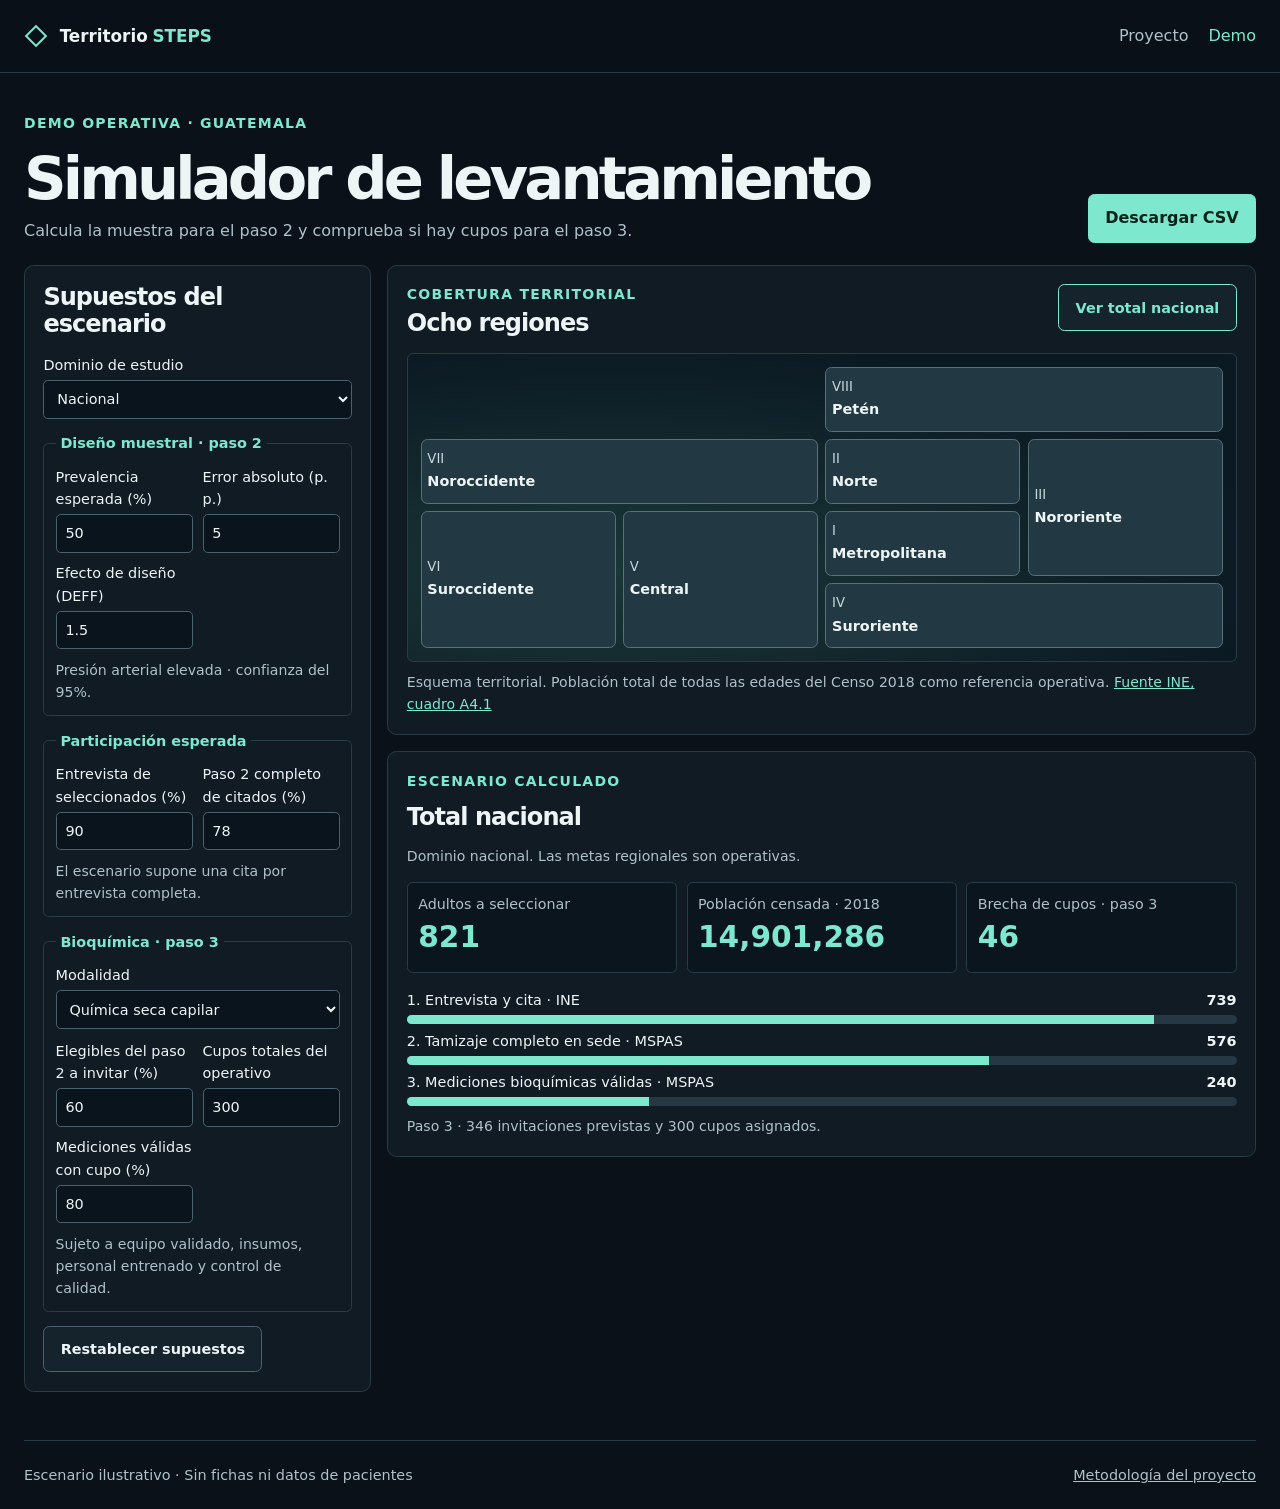
==== demo.html @ db604db6 "Implementar prototipo territorial STEPS para el Datatón" ====
<!doctype html>
<html lang="es-GT">
<head>
  <meta charset="utf-8">
  <meta name="viewport" content="width=device-width, initial-scale=1">
  <title>Territorio STEPS · Simulador</title>
  <link rel="stylesheet" href="./assets/site.css">
  <script src="./assets/territory.js" defer></script>
  <script src="./assets/planner.js" defer></script>
  <script src="./assets/demo.js" defer></script>
</head>
<body>
  <header class="site-header"><nav class="nav wrap" aria-label="Navegación principal">
    <a class="brand" href="./index.html"><span class="brand-mark" aria-hidden="true"></span>Territorio <strong>STEPS</strong></a>
    <div class="nav-links"><a href="./index.html">Proyecto</a><a href="./demo.html" aria-current="page">Demo</a></div>
  </nav></header>
  <main class="wrap demo">
    <header class="demo-header">
      <div><p class="eyebrow">Demo operativa · Guatemala</p><h1>Simulador de levantamiento</h1><p>Calcula la muestra para el paso 2 y comprueba si hay cupos para el paso 3.</p></div>
      <button class="button" type="button" id="export">Descargar CSV</button>
    </header>
    <noscript>Activa JavaScript para usar el simulador.</noscript>
    <div class="dashboard">
      <section class="panel settings" aria-labelledby="config-title">
        <h2 id="config-title">Supuestos del escenario</h2>
        <form id="settings">
          <label>Dominio de estudio<select name="domain"><option value="national">Nacional</option><option value="regional">Ocho dominios regionales</option></select></label>
          <fieldset><legend>Diseño muestral · paso 2</legend>
            <div class="form-grid">
              <label>Prevalencia esperada (%)<input name="prevalence" type="number" value="50" min="1" max="99" required></label>
              <label>Error absoluto (p. p.)<input name="margin" type="number" value="5" min="1" max="25" step="0.1" required></label>
              <label>Efecto de diseño (DEFF)<input name="deff" type="number" value="1.5" min="1" max="10" step="0.1" required></label>
            </div>
            <p class="note">Presión arterial elevada · confianza del 95%.</p>
          </fieldset>
          <fieldset><legend>Participación esperada</legend>
            <div class="form-grid">
              <label>Entrevista de seleccionados (%)<input name="interview" type="number" value="90" min="1" max="100" required></label>
              <label>Paso 2 completo de citados (%)<input name="attendance" type="number" value="78" min="1" max="100" required></label>
            </div>
            <p class="note">El escenario supone una cita por entrevista completa.</p>
          </fieldset>
          <fieldset><legend>Bioquímica · paso 3</legend>
            <label>Modalidad<select name="mode"><option value="portable">Química seca capilar</option><option value="lab">Laboratorio de referencia</option><option value="off">Paso 3 deshabilitado</option></select></label>
            <div id="bio-fields" class="form-grid">
              <label>Elegibles del paso 2 a invitar (%)<input name="invite" type="number" value="60" min="0" max="100" required></label>
              <label>Cupos totales del operativo<input name="capacity" type="number" value="300" min="0" max="10000000" required></label>
              <label>Mediciones válidas con cupo (%)<input name="valid" type="number" value="80" min="0" max="100" required></label>
            </div>
            <p id="mode-note" class="note"></p>
          </fieldset>
          <p class="form-error" id="form-error" role="status" hidden>Completa los valores dentro de los rangos indicados para actualizar el escenario.</p>
          <button class="secondary" type="reset">Restablecer supuestos</button>
        </form>
      </section>
      <div class="workspace">
        <section class="panel territory" aria-labelledby="territory-title">
          <div class="panel-heading"><div><p class="eyebrow">Cobertura territorial</p><h2 id="territory-title">Ocho regiones</h2></div><button id="national" class="secondary" type="button" aria-pressed="true">Ver total nacional</button></div>
          <div id="region-grid" class="region-grid" aria-label="Seleccionar región"></div>
          <p class="note">Esquema territorial. Población total de todas las edades del Censo 2018 como referencia operativa. <a href="https://www.ine.gob.gt/sistema/uploads/2021/11/19/202111192139096rGNQ5SfAlepmPGfYTovW9MF6X2turyT.pdf">Fuente INE, cuadro A4.1</a></p>
        </section>
        <section class="panel results" aria-labelledby="result-title">
          <p class="eyebrow">Escenario calculado</p>
          <h2 id="result-title">Total nacional</h2>
          <p id="summary" class="note" role="status"></p>
          <div class="metrics">
            <div><span>Adultos a seleccionar</span><strong id="result-sample">—</strong></div>
            <div><span>Población censada · 2018</span><strong id="result-population">—</strong></div>
            <div><span>Brecha de cupos · paso 3</span><strong id="result-gap">—</strong></div>
          </div>
          <ol class="funnel">
            <li><div><span>1. Entrevista y cita · INE</span><strong id="result-step1">—</strong></div><progress id="bar1" max="100" value="0" aria-label="Entrevistas previstas"></progress></li>
            <li><div><span>2. Tamizaje completo en sede · MSPAS</span><strong id="result-step2">—</strong></div><progress id="bar2" max="100" value="0" aria-label="Tamizajes previstos"></progress></li>
            <li><div><span>3. Mediciones bioquímicas válidas · MSPAS</span><strong id="result-step3">—</strong></div><progress id="bar3" max="100" value="0" aria-label="Mediciones bioquímicas válidas previstas"></progress></li>
          </ol>
          <p id="bio-detail" class="note"></p>
        </section>
      </div>
    </div>
  </main>
  <footer class="footer wrap"><span>Escenario ilustrativo · Sin fichas ni datos de pacientes</span><a href="./index.html">Metodología del proyecto</a></footer>
</body>
</html>
---- assets/site.css ----
:root {
  color-scheme: dark;
  --bg: #0a1118;
  --panel: #101b24;
  --text: #eef5f7;
  --muted: #b0c1ca;
  --accent: #7de8ce;
  --line: #293c46;
  --max: 1240px;
  font: 16px/1.55 "Inter", system-ui, sans-serif;
}
* { box-sizing: border-box; }
[hidden] { display: none !important; }
body { margin: 0; color: var(--text); background: var(--bg); }
a { color: inherit; }
button, input, select { font: inherit; }
button { cursor: pointer; }
button:disabled { opacity: .5; cursor: default; }
:focus-visible { outline: 2px solid var(--accent); outline-offset: 4px; }
.wrap { width: min(var(--max), calc(100% - 3rem)); margin-inline: auto; }
.site-header {
  position: sticky; top: 0; z-index: 2; border-bottom: 1px solid var(--line);
  background: rgb(10 17 24 / .89); backdrop-filter: blur(16px);
}
.nav { min-height: 4.5rem; display: flex; align-items: center; justify-content: space-between; gap: 1rem; }
.brand { display: inline-flex; align-items: center; gap: .3rem; font-size: 1.05rem; font-weight: 600; text-decoration: none; }
.brand strong { color: var(--accent); }
.brand-mark { width: 1rem; height: 1rem; border: 2px solid var(--accent); transform: rotate(45deg); margin-inline: .28rem .65rem; }
.nav-links, .footer div { display: flex; gap: 1.25rem; flex-wrap: wrap; }
.nav-links a { color: var(--muted); text-decoration: none; }
.nav-links a:hover, .nav-links [aria-current], .text-link, .note a { color: var(--accent); }
.hero { display: grid; grid-template-columns: 1fr .92fr; min-height: 34rem; align-items: center; gap: 1.5rem; padding-block: 4rem; }
.hero-copy { z-index: 1; }
.eyebrow { color: var(--accent); text-transform: uppercase; font-size: .875rem; letter-spacing: .09em; font-weight: 700; margin: 0 0 .7rem; }
h1, h2, h3, p { margin-top: 0; }
h1, h2, h3 { line-height: 1.12; }
h1 { font-size: clamp(2.45rem, 6.4vw, 5.65rem); letter-spacing: -.065em; margin-bottom: 1.15rem; }
h1 em { font-style: normal; color: var(--accent); }
h2 { font-size: clamp(1.45rem, 3vw, 2.45rem); letter-spacing: -.04em; margin-bottom: 1rem; }
h3 { font-size: 1.35rem; margin-bottom: .65rem; }
p { color: var(--muted); }
.hero-copy > p:not(.eyebrow) { font-size: 1.17rem; max-width: 40rem; margin-bottom: 1.5rem; }
.button, .secondary {
  display: inline-flex; justify-content: center; align-items: center; font-weight: 700;
  padding: .7rem 1.02rem; min-height: 2.75rem; border-radius: .4rem; text-decoration: none;
}
.button { background: var(--accent); border: 1px solid var(--accent); color: #06231a; }
.button:hover:not(:disabled) { background: #a5f6e3; }
.secondary { border: 1px solid #4b626d; color: var(--text); background: #15232d; font-size: .9rem; }
.secondary:hover, .secondary[aria-pressed="true"] { border-color: var(--accent); color: var(--accent); }
.hero-visual {
  min-height: 27rem; position: relative; overflow: hidden; border-radius: .7rem; border: 1px solid var(--line);
  background: radial-gradient(ellipse at 59% 42%, #204842 0%, #142934 50%, #101a24 79%);
  isolation: isolate;
}
.hero-visual::before {
  position: absolute; inset: 0; content: ""; opacity: .58;
  background-image: linear-gradient(#77d9c42a 1px, transparent 1px), linear-gradient(90deg, #77d9c42a 1px, transparent 1px);
  background-size: 2.25rem 2.25rem;
  mask-image: radial-gradient(ellipse, black, transparent 82%);
}
.orbit { position: absolute; border: 1px solid #7de8ce65; width: 84%; height: 58%; left: 8%; top: 17%; border-radius: 50%; transform: rotate(-27deg); }
.orbit-2 { transform: rotate(20deg); }
.orbit-3 { transform: rotate(-27deg) scale(.76); border-style: dashed; }
.hero-route { position: absolute; inset: auto 6% 9%; display: grid; grid-template-columns: repeat(3, 1fr); gap: .4rem; }
.hero-route > div { display: grid; align-content: start; gap: .2rem; padding: .75rem; border-top: 2px solid #7de8cea0; background: #10212be8; }
.hero-route span { color: var(--accent); font: 700 1.2rem system-ui, sans-serif; }
.hero-route small { color: var(--muted); }
.section { border-top: 1px solid var(--line); padding-block: 3.15rem; }
.steps, .split { display: grid; gap: 1.25rem; }
.steps { grid-template-columns: repeat(3, 1fr); }
.split { grid-template-columns: repeat(2, 1fr); gap: clamp(1.5rem, 5vw, 4rem); }
.steps article { padding: 1.35rem; border: 1px solid var(--line); border-radius: .55rem; background: var(--panel); }
.steps article p:last-child, .split article p:last-child { margin-bottom: 0; }
.footer { padding-block: 1.45rem; border-top: 1px solid var(--line); display: flex; flex-wrap: wrap; justify-content: space-between; gap: .75rem; color: var(--muted); font-size: .9rem; }
.demo { padding-block: 2.5rem 3rem; }
.demo-header { display: flex; align-items: flex-end; justify-content: space-between; gap: 1rem; margin-bottom: 1.35rem; }
.demo-header h1 { font-size: clamp(2.1rem, 5vw, 3.7rem); margin-bottom: .4rem; }
.demo-header p:last-child { margin-bottom: 0; }
.dashboard { display: grid; grid-template-columns: minmax(17rem, .72fr) minmax(0, 1.8fr); align-items: start; gap: 1rem; }
.workspace { display: grid; gap: 1rem; }
.panel { border: 1px solid var(--line); border-radius: .6rem; background: var(--panel); padding: 1.15rem; }
.panel h2 { font-size: 1.5rem; }
.panel-heading { display: flex; justify-content: space-between; align-items: flex-start; gap: .8rem; }
.panel-heading .eyebrow { margin-bottom: .25rem; }
form { display: grid; gap: .85rem; }
form > .secondary { justify-self: start; }
fieldset { min-inline-size: 0; display: grid; gap: .7rem; margin: 0; padding: .7rem; border: 1px solid var(--line); border-radius: .35rem; }
legend { color: var(--accent); padding-inline: .3rem; font-weight: 650; font-size: .9rem; }
label { display: grid; gap: .24rem; font-size: .9rem; }
input, select { width: 100%; min-width: 0; min-height: 2.4rem; border: 1px solid #4b626d; border-radius: .3rem; background: #0a141c; color: var(--text); padding: .4rem .55rem; }
.form-grid { display: grid; grid-template-columns: repeat(auto-fit, minmax(min(7rem, 100%), 1fr)); gap: .6rem; align-items: end; }
.note { font-size: .88rem; margin-bottom: 0; }
.form-error { color: #ffb9ab; margin-bottom: 0; }
.region-grid {
  display: grid; grid-template-columns: repeat(4, minmax(0, 1fr)); gap: .45rem; padding: .8rem;
  grid-template-areas: ". . peten peten" "noroccidente noroccidente norte nororiente"
    "suroccidente central metropolitana nororiente" "suroccidente central suroriente suroriente";
  border-radius: .38rem; border: 1px solid var(--line); margin-bottom: .65rem;
  background: radial-gradient(ellipse at 25% 70%, #1a3737, #0b1923 75%);
}
.region-grid button {
  padding: .55rem .36rem; min-height: 3.4rem; color: var(--text); text-align: left; overflow-wrap: anywhere;
  background: #223943; border: 1px solid #587076; border-radius: .4rem;
}
.region-grid button span { display: block; color: #c6d9dd; font-size: .83rem; }
.region-grid button strong { font-size: .9rem; }
.region-grid button:hover, .region-grid [aria-pressed="true"] { background: #254f49; border-color: var(--accent); }
.metrics { display: grid; grid-template-columns: repeat(3, 1fr); gap: .6rem; margin-top: .85rem; }
.metrics div { display: grid; align-content: start; padding: .65rem; background: #0b151e; border-radius: .35rem; border: 1px solid var(--line); }
.metrics span { color: var(--muted); font-size: .89rem; }
.metrics strong { color: var(--accent); font-size: clamp(1.06rem, 3vw, 1.85rem); overflow-wrap: anywhere; font-variant-numeric: tabular-nums; }
.funnel { padding-left: 0; list-style: none; margin: 1rem 0 .65rem; }
.funnel li { margin-bottom: .38rem; }
.funnel li div { display: flex; justify-content: space-between; align-items: end; gap: .75rem; font-size: .9rem; }
progress { display: block; appearance: none; -webkit-appearance: none; width: 100%; height: .55rem; margin-top: .24rem; border: 0; border-radius: .5rem; overflow: hidden; background: #263843; color: var(--accent); }
progress::-webkit-progress-bar { background: #263843; }
progress::-webkit-progress-value { background: var(--accent); }
progress::-moz-progress-bar { background: var(--accent); }
@media (max-width: 820px) {
  .hero, .dashboard { grid-template-columns: 1fr; }
  .hero { min-height: auto; }
  .hero-visual { min-height: 18rem; }
  .steps { grid-template-columns: 1fr; }
}
@media (max-width: 520px) {
  .wrap { width: calc(100% - 1.5rem); }
  .hero, .section { padding-block: 2.2rem; }
  .split { grid-template-columns: 1fr; }
  .demo-header { align-items: flex-start; flex-direction: column; }
  .panel-heading { flex-wrap: wrap; }
  .region-grid { padding: .45rem; grid-template-columns: repeat(2, minmax(0, 1fr)); grid-template-areas: "peten peten" "noroccidente norte" "suroccidente nororiente" "central metropolitana" "suroriente suroriente"; }
  .nav-links { gap: .7rem; }
  .hero-route > div { padding: .48rem; }
}
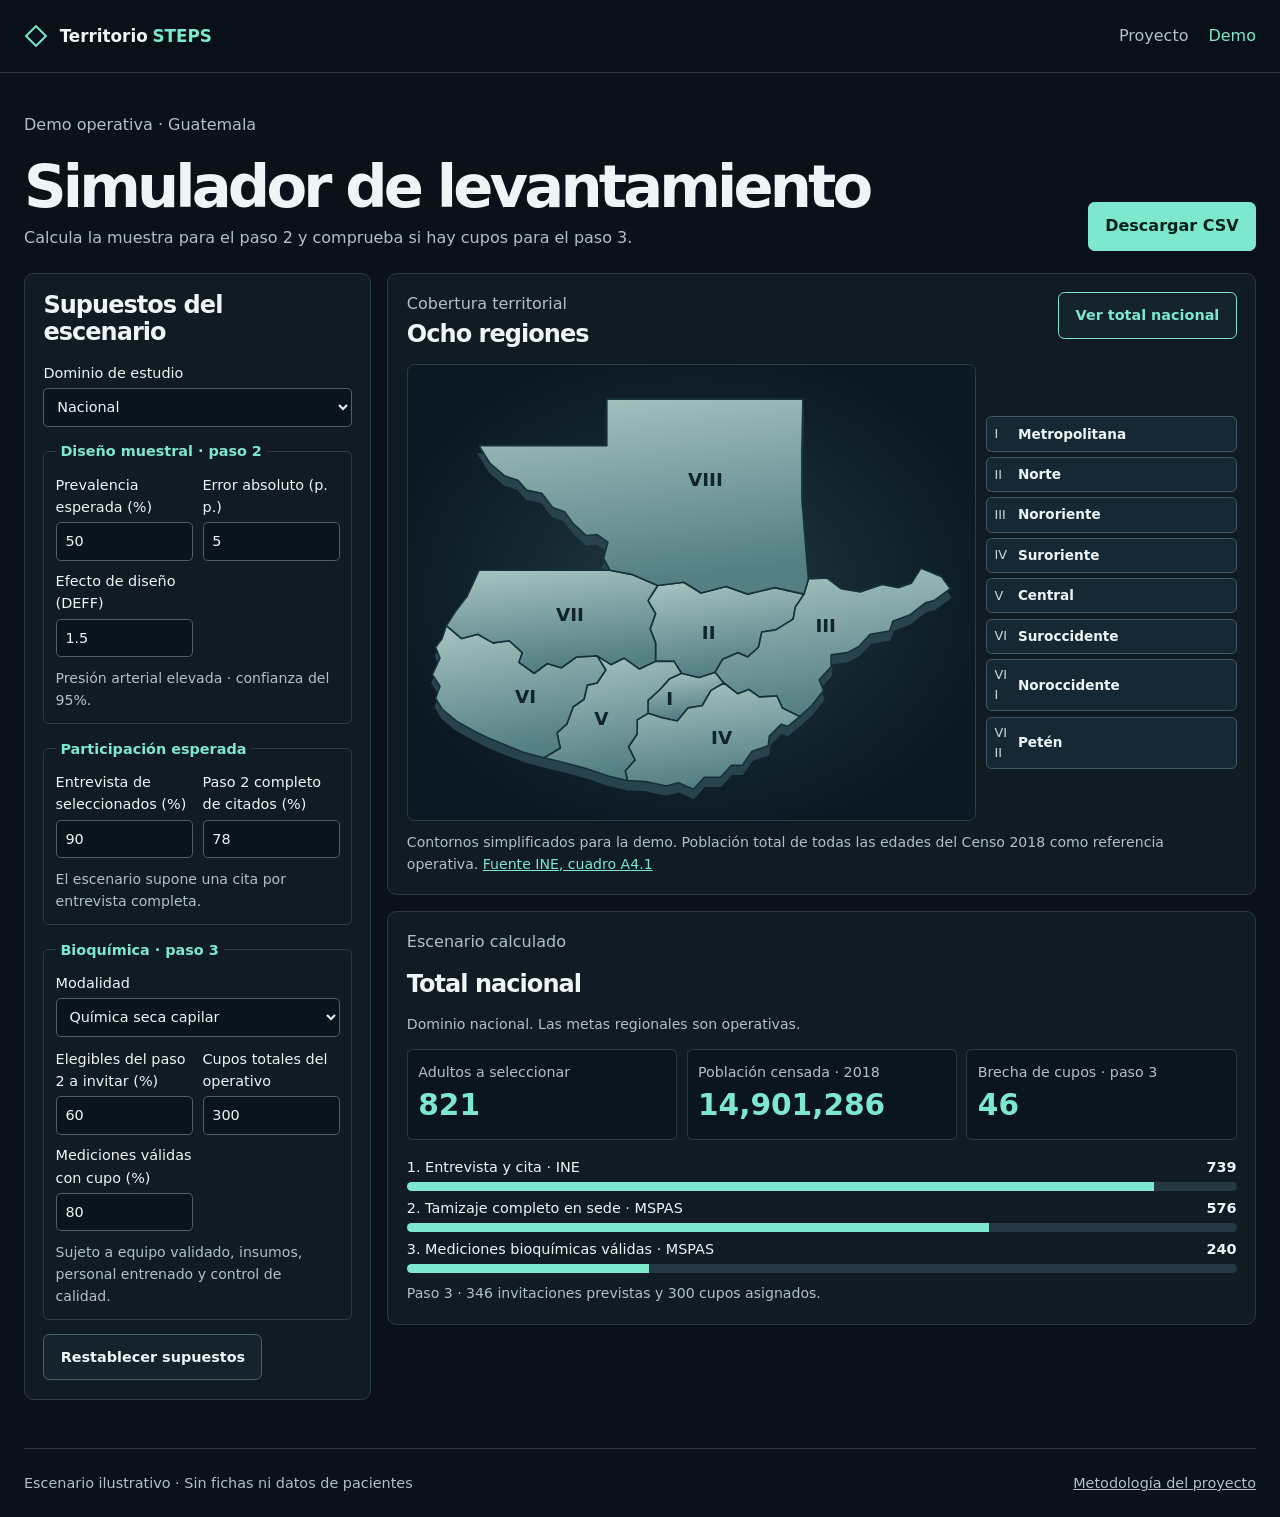
==== commit a6f2f9cc: "Actualizar portada animada y mapa regional interactivo" ====
--- a/demo.html
+++ b/demo.html
@@ -6,6 +6,7 @@
   <title>Territorio STEPS · Simulador</title>
   <link rel="stylesheet" href="./assets/site.css">
   <script src="./assets/territory.js" defer></script>
+  <script src="./assets/regional-map.js" defer></script>
   <script src="./assets/planner.js" defer></script>
   <script src="./assets/demo.js" defer></script>
 </head>
@@ -56,8 +57,17 @@
       <div class="workspace">
         <section class="panel territory" aria-labelledby="territory-title">
           <div class="panel-heading"><div><p class="eyebrow">Cobertura territorial</p><h2 id="territory-title">Ocho regiones</h2></div><button id="national" class="secondary" type="button" aria-pressed="true">Ver total nacional</button></div>
-          <div id="region-grid" class="region-grid" aria-label="Seleccionar región"></div>
-          <p class="note">Esquema territorial. Población total de todas las edades del Censo 2018 como referencia operativa. <a href="https://www.ine.gob.gt/sistema/uploads/2021/11/19/202111192139096rGNQ5SfAlepmPGfYTovW9MF6X2turyT.pdf">Fuente INE, cuadro A4.1</a></p>
+          <div class="map-layout">
+            <div class="map-surface">
+              <svg id="region-map" viewBox="0 0 510 407" role="group" aria-label="Mapa interactivo de las ocho regiones de Guatemala">
+                <defs><linearGradient id="region-fill" x2="0.2" y2="1"><stop stop-color="#a8c4c3"></stop><stop offset="1" stop-color="#547f83"></stop></linearGradient></defs>
+                <g id="map-depth" aria-hidden="true" transform="translate(0 8)"></g>
+                <g id="map-regions"></g>
+              </svg>
+            </div>
+            <div id="region-grid" class="region-grid" aria-label="Lista de regiones"></div>
+          </div>
+          <p class="note">Contornos simplificados para la demo. Población total de todas las edades del Censo 2018 como referencia operativa. <a href="https://www.ine.gob.gt/sistema/uploads/2021/11/19/202111192139096rGNQ5SfAlepmPGfYTovW9MF6X2turyT.pdf">Fuente INE, cuadro A4.1</a></p>
         </section>
         <section class="panel results" aria-labelledby="result-title">
           <p class="eyebrow">Escenario calculado</p>
--- a/assets/site.css
+++ b/assets/site.css
@@ -29,13 +29,9 @@
 .nav-links, .footer div { display: flex; gap: 1.25rem; flex-wrap: wrap; }
 .nav-links a { color: var(--muted); text-decoration: none; }
 .nav-links a:hover, .nav-links [aria-current], .text-link, .note a { color: var(--accent); }
-.hero { display: grid; grid-template-columns: 1fr .92fr; min-height: 34rem; align-items: center; gap: 1.5rem; padding-block: 4rem; }
-.hero-copy { z-index: 1; }
-.eyebrow { color: var(--accent); text-transform: uppercase; font-size: .875rem; letter-spacing: .09em; font-weight: 700; margin: 0 0 .7rem; }
 h1, h2, h3, p { margin-top: 0; }
 h1, h2, h3 { line-height: 1.12; }
 h1 { font-size: clamp(2.45rem, 6.4vw, 5.65rem); letter-spacing: -.065em; margin-bottom: 1.15rem; }
-h1 em { font-style: normal; color: var(--accent); }
 h2 { font-size: clamp(1.45rem, 3vw, 2.45rem); letter-spacing: -.04em; margin-bottom: 1rem; }
 h3 { font-size: 1.35rem; margin-bottom: .65rem; }
 p { color: var(--muted); }
@@ -48,24 +44,57 @@
 .button:hover:not(:disabled) { background: #a5f6e3; }
 .secondary { border: 1px solid #4b626d; color: var(--text); background: #15232d; font-size: .9rem; }
 .secondary:hover, .secondary[aria-pressed="true"] { border-color: var(--accent); color: var(--accent); }
-.hero-visual {
-  min-height: 27rem; position: relative; overflow: hidden; border-radius: .7rem; border: 1px solid var(--line);
-  background: radial-gradient(ellipse at 59% 42%, #204842 0%, #142934 50%, #101a24 79%);
-  isolation: isolate;
+.landing .site-header {
+  position: fixed; inset: 1rem 0 auto; background: transparent; border: 0; backdrop-filter: none;
 }
-.hero-visual::before {
-  position: absolute; inset: 0; content: ""; opacity: .58;
-  background-image: linear-gradient(#77d9c42a 1px, transparent 1px), linear-gradient(90deg, #77d9c42a 1px, transparent 1px);
-  background-size: 2.25rem 2.25rem;
-  mask-image: radial-gradient(ellipse, black, transparent 82%);
+.landing .nav {
+  width: min(1070px, calc(100% - 2rem)); min-height: 3.8rem; padding-inline: 1.2rem;
+  border: 1px solid #e7f6f245; border-radius: 3rem; background: #071117ac; backdrop-filter: blur(16px);
 }
-.orbit { position: absolute; border: 1px solid #7de8ce65; width: 84%; height: 58%; left: 8%; top: 17%; border-radius: 50%; transform: rotate(-27deg); }
-.orbit-2 { transform: rotate(20deg); }
-.orbit-3 { transform: rotate(-27deg) scale(.76); border-style: dashed; }
-.hero-route { position: absolute; inset: auto 6% 9%; display: grid; grid-template-columns: repeat(3, 1fr); gap: .4rem; }
-.hero-route > div { display: grid; align-content: start; gap: .2rem; padding: .75rem; border-top: 2px solid #7de8cea0; background: #10212be8; }
-.hero-route span { color: var(--accent); font: 700 1.2rem system-ui, sans-serif; }
-.hero-route small { color: var(--muted); }
+.nav-cta { border: 1px solid var(--accent); color: var(--text) !important; padding: .36rem .72rem; border-radius: 2rem; }
+.landing .nav-links { align-items: center; }
+.hero {
+  display: flex; align-items: flex-end; min-height: 90svh; position: relative; isolation: isolate;
+  overflow: hidden; padding-block: 9rem clamp(5.5rem, 12vh, 9rem); background: #121c19;
+}
+.hero-scene {
+  position: absolute; z-index: -2; inset: -5%; background: #4a4830 url('./hero-field.jpg') 63% center / cover no-repeat;
+  animation: landscape-drift 24s ease-in-out infinite alternate;
+}
+.hero::before {
+  content: ""; position: absolute; z-index: -1; inset: 0;
+  background: linear-gradient(90deg, #071016e8 0%, #0810179e 47%, #08101725 100%),
+    linear-gradient(0deg, #0a1118 0%, transparent 52%, #07101744 100%);
+}
+.hero h1 {
+  font-weight: 1000; text-transform: uppercase; font-size: clamp(2.45rem, 7.8vw, 7.1rem);
+  line-height: .94; letter-spacing: -.064em; margin-bottom: 1.4rem; max-width: 12ch;
+}
+.hero h1 em { font-style: normal; color: #a3e6cb; }
+@supports (background-clip: text) or (-webkit-background-clip: text) {
+  .hero h1 em {
+    background: linear-gradient(100deg, #fff8d48a, #69f0c84d), url('./hero-clinic.jpg') 62% 42% / 140% auto no-repeat, #a3e6cb;
+    -webkit-background-clip: text; background-clip: text; color: transparent;
+    -webkit-text-stroke: .5px #e8fff0a0;
+    animation: title-drift 18s ease-in-out infinite alternate;
+  }
+}
+.hero-copy > p:not(.eyebrow) { color: #edf3ed; font-size: clamp(1rem, 2vw, 1.2rem); max-width: 38rem; margin-bottom: 1.5rem; }
+.hero-actions { display: flex; gap: .7rem; flex-wrap: wrap; }
+.hero-actions .secondary { background: #101820aa; }
+.motion-toggle {
+  position: absolute; bottom: 1rem; right: clamp(.75rem, 3vw, 2rem);
+  border: 1px solid #9aada97a; border-radius: 2rem; padding: .33rem .7rem; background: #0a1118a8;
+  color: var(--text); font-size: .82rem;
+}
+.motion-paused .hero-scene, .motion-paused h1 em { animation-play-state: paused; }
+@keyframes landscape-drift { from { transform: scale(1); } to { transform: scale(1.13) translate(-1.5%, .5%); } }
+@keyframes title-drift { from { background-position: 0 0, 62% 39%, 0 0; } to { background-position: 0 0, 25% 67%, 0 0; } }
+@media (prefers-reduced-motion: reduce) {
+  .hero-scene, .hero h1 em { animation: none; }
+  .motion-toggle { display: none; }
+}
+.landing #flujo { scroll-margin-top: 5rem; }
 .section { border-top: 1px solid var(--line); padding-block: 3.15rem; }
 .steps, .split { display: grid; gap: 1.25rem; }
 .steps { grid-template-columns: repeat(3, 1fr); }
@@ -92,19 +121,30 @@
 .form-grid { display: grid; grid-template-columns: repeat(auto-fit, minmax(min(7rem, 100%), 1fr)); gap: .6rem; align-items: end; }
 .note { font-size: .88rem; margin-bottom: 0; }
 .form-error { color: #ffb9ab; margin-bottom: 0; }
-.region-grid {
-  display: grid; grid-template-columns: repeat(4, minmax(0, 1fr)); gap: .45rem; padding: .8rem;
-  grid-template-areas: ". . peten peten" "noroccidente noroccidente norte nororiente"
-    "suroccidente central metropolitana nororiente" "suroccidente central suroriente suroriente";
-  border-radius: .38rem; border: 1px solid var(--line); margin-bottom: .65rem;
-  background: radial-gradient(ellipse at 25% 70%, #1a3737, #0b1923 75%);
+.map-layout { display: grid; grid-template-columns: minmax(0, 1fr) minmax(8.5rem, .44fr); gap: .65rem; margin-bottom: .65rem; }
+.map-surface {
+  display: grid; align-items: center; min-width: 0; overflow: hidden; padding: .45rem;
+  border: 1px solid var(--line); border-radius: .45rem;
+  background: radial-gradient(ellipse, #213a43, #0b1923 76%);
 }
+#region-map { display: block; width: 100%; height: auto; }
+#map-depth { fill: #29434e; stroke: #29434e; stroke-width: 2; }
+.map-region { cursor: pointer; outline: none; }
+.map-region path { fill: url('#region-fill'); stroke: #163239; stroke-width: 1.5; stroke-linejoin: round; }
+.map-region text {
+  fill: #10242b; font-size: 17px; font-weight: 800; text-anchor: middle;
+  dominant-baseline: central; pointer-events: none;
+}
+.map-region:hover path, .map-region:focus-visible path { fill: #c3efdb; stroke: #173a39; stroke-width: 2.5; }
+.map-region[aria-pressed="true"] path { fill: #7de8ce; stroke: #eafff8; stroke-width: 2; }
+.region-grid { display: grid; gap: .33rem; align-content: center; }
 .region-grid button {
-  padding: .55rem .36rem; min-height: 3.4rem; color: var(--text); text-align: left; overflow-wrap: anywhere;
-  background: #223943; border: 1px solid #587076; border-radius: .4rem;
+  display: flex; align-items: center; gap: .45rem; padding: .33rem .45rem; min-height: 2.2rem;
+  color: var(--text); text-align: left; overflow-wrap: anywhere;
+  background: #162833; border: 1px solid #405a63; border-radius: .35rem;
 }
-.region-grid button span { display: block; color: #c6d9dd; font-size: .83rem; }
-.region-grid button strong { font-size: .9rem; }
+.region-grid button span { flex: 0 0 2ch; color: #c6d9dd; font-size: .8rem; }
+.region-grid button strong { font-size: .85rem; }
 .region-grid button:hover, .region-grid [aria-pressed="true"] { background: #254f49; border-color: var(--accent); }
 .metrics { display: grid; grid-template-columns: repeat(3, 1fr); gap: .6rem; margin-top: .85rem; }
 .metrics div { display: grid; align-content: start; padding: .65rem; background: #0b151e; border-radius: .35rem; border: 1px solid var(--line); }
@@ -118,18 +158,19 @@
 progress::-webkit-progress-value { background: var(--accent); }
 progress::-moz-progress-bar { background: var(--accent); }
 @media (max-width: 820px) {
-  .hero, .dashboard { grid-template-columns: 1fr; }
-  .hero { min-height: auto; }
-  .hero-visual { min-height: 18rem; }
+  .dashboard { grid-template-columns: 1fr; }
   .steps { grid-template-columns: 1fr; }
 }
 @media (max-width: 520px) {
   .wrap { width: calc(100% - 1.5rem); }
-  .hero, .section { padding-block: 2.2rem; }
+  .section { padding-block: 2.2rem; }
+  .hero { min-height: 84svh; padding-block: 7rem 5rem; }
+  .hero-scene { background-position: 65% center; }
+  .landing .nav-links a:not(.nav-cta) { display: none; }
   .split { grid-template-columns: 1fr; }
   .demo-header { align-items: flex-start; flex-direction: column; }
   .panel-heading { flex-wrap: wrap; }
-  .region-grid { padding: .45rem; grid-template-columns: repeat(2, minmax(0, 1fr)); grid-template-areas: "peten peten" "noroccidente norte" "suroccidente nororiente" "central metropolitana" "suroriente suroriente"; }
+  .map-layout { grid-template-columns: 1fr; }
+  .region-grid { grid-template-columns: repeat(2, minmax(0, 1fr)); }
   .nav-links { gap: .7rem; }
-  .hero-route > div { padding: .48rem; }
 }
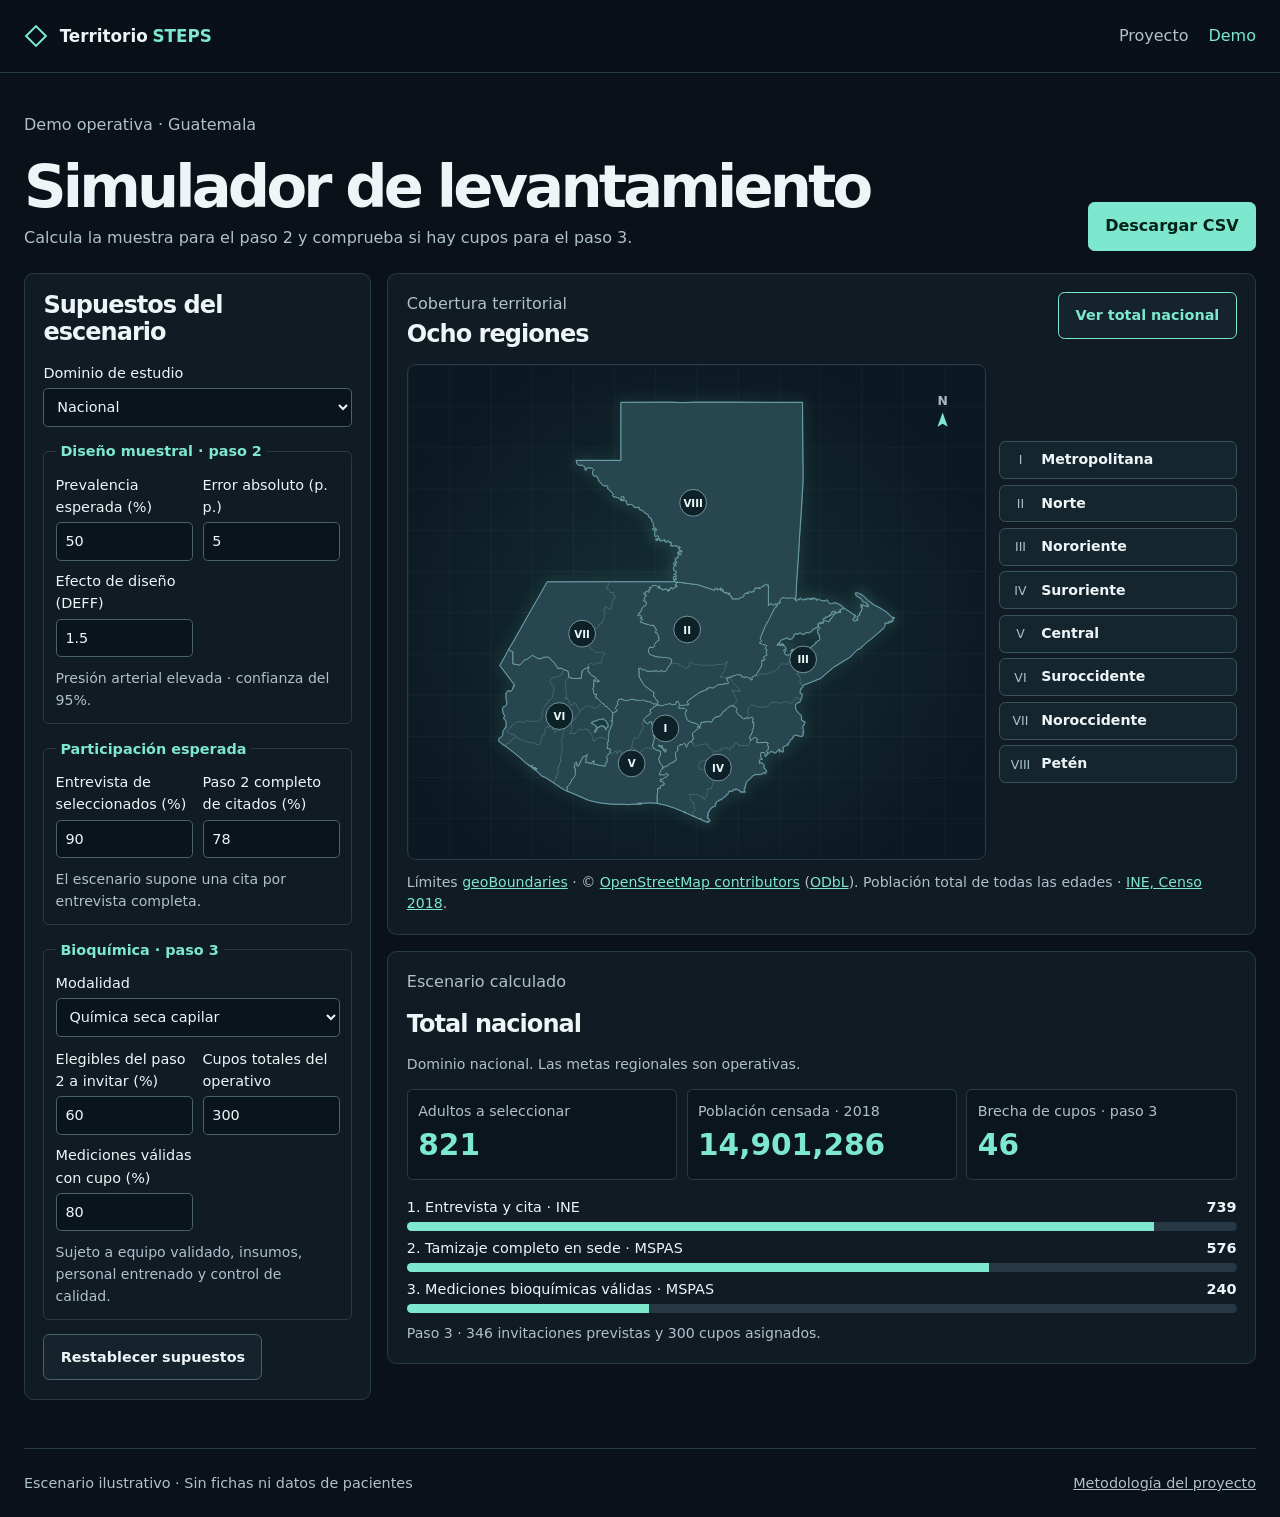
==== commit 0b39e121: "Rediseñar el mapa con cartografía geográfica y selección animada" ====
--- a/demo.html
+++ b/demo.html
@@ -59,15 +59,25 @@
           <div class="panel-heading"><div><p class="eyebrow">Cobertura territorial</p><h2 id="territory-title">Ocho regiones</h2></div><button id="national" class="secondary" type="button" aria-pressed="true">Ver total nacional</button></div>
           <div class="map-layout">
             <div class="map-surface">
-              <svg id="region-map" viewBox="0 0 510 407" role="group" aria-label="Mapa interactivo de las ocho regiones de Guatemala">
-                <defs><linearGradient id="region-fill" x2="0.2" y2="1"><stop stop-color="#a8c4c3"></stop><stop offset="1" stop-color="#547f83"></stop></linearGradient></defs>
-                <g id="map-depth" aria-hidden="true" transform="translate(0 8)"></g>
-                <g id="map-regions"></g>
+              <svg id="region-map" viewBox="0 0 560 480" role="group" aria-label="Mapa interactivo de las ocho regiones de Guatemala">
+                <defs>
+                  <pattern id="map-grid" width="40" height="40" patternUnits="userSpaceOnUse"><path d="M40 0H0V40"/></pattern>
+                </defs>
+                <rect class="map-grid" width="560" height="480" fill="url(#map-grid)" aria-hidden="true"/>
+                <g class="map-compass" transform="translate(519 45)" aria-hidden="true">
+                  <text text-anchor="middle" y="-6">N</text><path d="M0 1 L-5 15 L0 12 L5 15Z"/>
+                </g>
+                <g id="map-camera">
+                  <path id="map-country" aria-hidden="true"/>
+                  <g id="map-regions"></g>
+                  <path id="map-departments" aria-hidden="true"/>
+                  <g id="map-labels" aria-hidden="true"></g>
+                </g>
               </svg>
             </div>
             <div id="region-grid" class="region-grid" aria-label="Lista de regiones"></div>
           </div>
-          <p class="note">Contornos simplificados para la demo. Población total de todas las edades del Censo 2018 como referencia operativa. <a href="https://www.ine.gob.gt/sistema/uploads/2021/11/19/202111192139096rGNQ5SfAlepmPGfYTovW9MF6X2turyT.pdf">Fuente INE, cuadro A4.1</a></p>
+          <p class="note">Límites <a href="https://www.geoboundaries.org/api/current/gbOpen/GTM/ADM1/">geoBoundaries</a> · © <a href="https://www.openstreetmap.org/copyright">OpenStreetMap contributors</a> (<a href="https://opendatacommons.org/licenses/odbl/1-0/">ODbL</a>). Población total de todas las edades · <a href="https://www.ine.gob.gt/sistema/uploads/2021/11/19/202111192139096rGNQ5SfAlepmPGfYTovW9MF6X2turyT.pdf">INE, Censo 2018</a>.</p>
         </section>
         <section class="panel results" aria-labelledby="result-title">
           <p class="eyebrow">Escenario calculado</p>
--- a/assets/site.css
+++ b/assets/site.css
@@ -121,31 +121,71 @@
 .form-grid { display: grid; grid-template-columns: repeat(auto-fit, minmax(min(7rem, 100%), 1fr)); gap: .6rem; align-items: end; }
 .note { font-size: .88rem; margin-bottom: 0; }
 .form-error { color: #ffb9ab; margin-bottom: 0; }
-.map-layout { display: grid; grid-template-columns: minmax(0, 1fr) minmax(8.5rem, .44fr); gap: .65rem; margin-bottom: .65rem; }
+.map-layout {
+  display: grid; grid-template-columns: minmax(0, 1fr) minmax(10rem, .41fr);
+  gap: .85rem; align-items: center; margin-bottom: .7rem;
+}
 .map-surface {
-  display: grid; align-items: center; min-width: 0; overflow: hidden; padding: .45rem;
-  border: 1px solid var(--line); border-radius: .45rem;
-  background: radial-gradient(ellipse, #213a43, #0b1923 76%);
+  min-width: 0; overflow: hidden;
+  border: 1px solid var(--line); border-radius: .55rem;
+  background: radial-gradient(ellipse at 48% 53%, #152f36, #0c1822 78%);
 }
 #region-map { display: block; width: 100%; height: auto; }
-#map-depth { fill: #29434e; stroke: #29434e; stroke-width: 2; }
+#map-grid path { fill: none; stroke: #58747d; stroke-width: .65; opacity: .24; }
+.map-compass { fill: #a8bec6; font: 700 12px system-ui, sans-serif; }
+.map-compass path { fill: #7de8ce; }
+#map-camera {
+  transform-origin: 50% 50%; transform-box: view-box;
+  transition: transform 520ms cubic-bezier(.2,.75,.3,1);
+}
+#map-camera[data-focused="true"] { transform: translate(var(--focus-x), var(--focus-y)) scale(1.045); }
+#map-country { fill: none; stroke: #4e7d84; stroke-width: 1.4; filter: drop-shadow(0 0 6px #7de8ce90); }
+#map-departments { fill: none; stroke: #9cc6c8; stroke-width: .65; opacity: .36; pointer-events: none; }
 .map-region { cursor: pointer; outline: none; }
-.map-region path { fill: url('#region-fill'); stroke: #163239; stroke-width: 1.5; stroke-linejoin: round; }
-.map-region text {
-  fill: #10242b; font-size: 17px; font-weight: 800; text-anchor: middle;
-  dominant-baseline: central; pointer-events: none;
-}
-.map-region:hover path, .map-region:focus-visible path { fill: #c3efdb; stroke: #173a39; stroke-width: 2.5; }
-.map-region[aria-pressed="true"] path { fill: #7de8ce; stroke: #eafff8; stroke-width: 2; }
-.region-grid { display: grid; gap: .33rem; align-content: center; }
+.region-fill {
+  fill: #27464f; fill-rule: evenodd;
+  transition: fill 250ms ease;
+}
+.region-outline {
+  fill: none; stroke: #71a3a8; stroke-width: .9; stroke-linejoin: round;
+  pointer-events: none; transition: stroke 250ms ease, stroke-width 250ms ease;
+}
+#map-camera[data-focused="true"] .map-region[aria-pressed="false"] .region-fill { fill: #203842; }
+.map-region:hover .region-fill, .map-region:focus-visible .region-fill { fill: #3f6970 !important; }
+.map-region:focus-visible .region-outline { stroke: #f5fcff; stroke-width: 1.9; }
+.map-region[aria-pressed="true"] .region-fill { fill: #307e74; }
+.map-region[aria-pressed="true"] .region-outline { stroke: #a4f3df; stroke-width: 1.8; }
+.map-marker { pointer-events: none; }
+.marker-disc { fill: #0e2028; stroke: #8aabae; stroke-width: .8; transition: fill 250ms ease; }
+.marker-halo { fill: none; stroke: #9af4dc; opacity: 0; }
+.map-marker text {
+  fill: #ebf9f8; font: 750 10px system-ui, sans-serif;
+  text-anchor: middle; dominant-baseline: central;
+}
+.map-marker[aria-pressed="true"] .marker-disc { fill: #a4f3df; }
+.map-marker[aria-pressed="true"] text { fill: #132e30; }
+.map-marker[aria-pressed="true"] .marker-halo { animation: region-pulse 650ms ease-out; }
+@keyframes region-pulse {
+  from { opacity: .85; transform: scale(.85); }
+  to { opacity: 0; transform: scale(1.65); }
+}
+.region-grid { display: grid; gap: .35rem; }
 .region-grid button {
-  display: flex; align-items: center; gap: .45rem; padding: .33rem .45rem; min-height: 2.2rem;
-  color: var(--text); text-align: left; overflow-wrap: anywhere;
-  background: #162833; border: 1px solid #405a63; border-radius: .35rem;
-}
-.region-grid button span { flex: 0 0 2ch; color: #c6d9dd; font-size: .8rem; }
-.region-grid button strong { font-size: .85rem; }
-.region-grid button:hover, .region-grid [aria-pressed="true"] { background: #254f49; border-color: var(--accent); }
+  display: flex; align-items: center; gap: .55rem; padding: .44rem .52rem; min-height: 2.3rem;
+  color: var(--text); text-align: left; border: 1px solid #39545c; border-radius: .4rem;
+  background: #14252e; transition: background 220ms ease, border-color 220ms ease;
+}
+.region-grid button span {
+  flex: 0 0 3ch; text-align: center; white-space: nowrap; color: #a9c4c7; font-size: .78rem;
+}
+.region-grid button strong { font-size: .88rem; font-weight: 650; }
+.region-grid button:hover { background: #233943; border-color: #6a999e; }
+.region-grid button[aria-pressed="true"] { background: #203f3e; border-color: var(--accent); }
+.region-grid button[aria-pressed="true"] span { color: var(--accent); }
+@media (prefers-reduced-motion: reduce) {
+  #map-camera, .region-fill, .region-outline, .marker-disc, .region-grid button { transition: none; }
+  .map-marker[aria-pressed="true"] .marker-halo { animation: none; }
+}
 .metrics { display: grid; grid-template-columns: repeat(3, 1fr); gap: .6rem; margin-top: .85rem; }
 .metrics div { display: grid; align-content: start; padding: .65rem; background: #0b151e; border-radius: .35rem; border: 1px solid var(--line); }
 .metrics span { color: var(--muted); font-size: .89rem; }
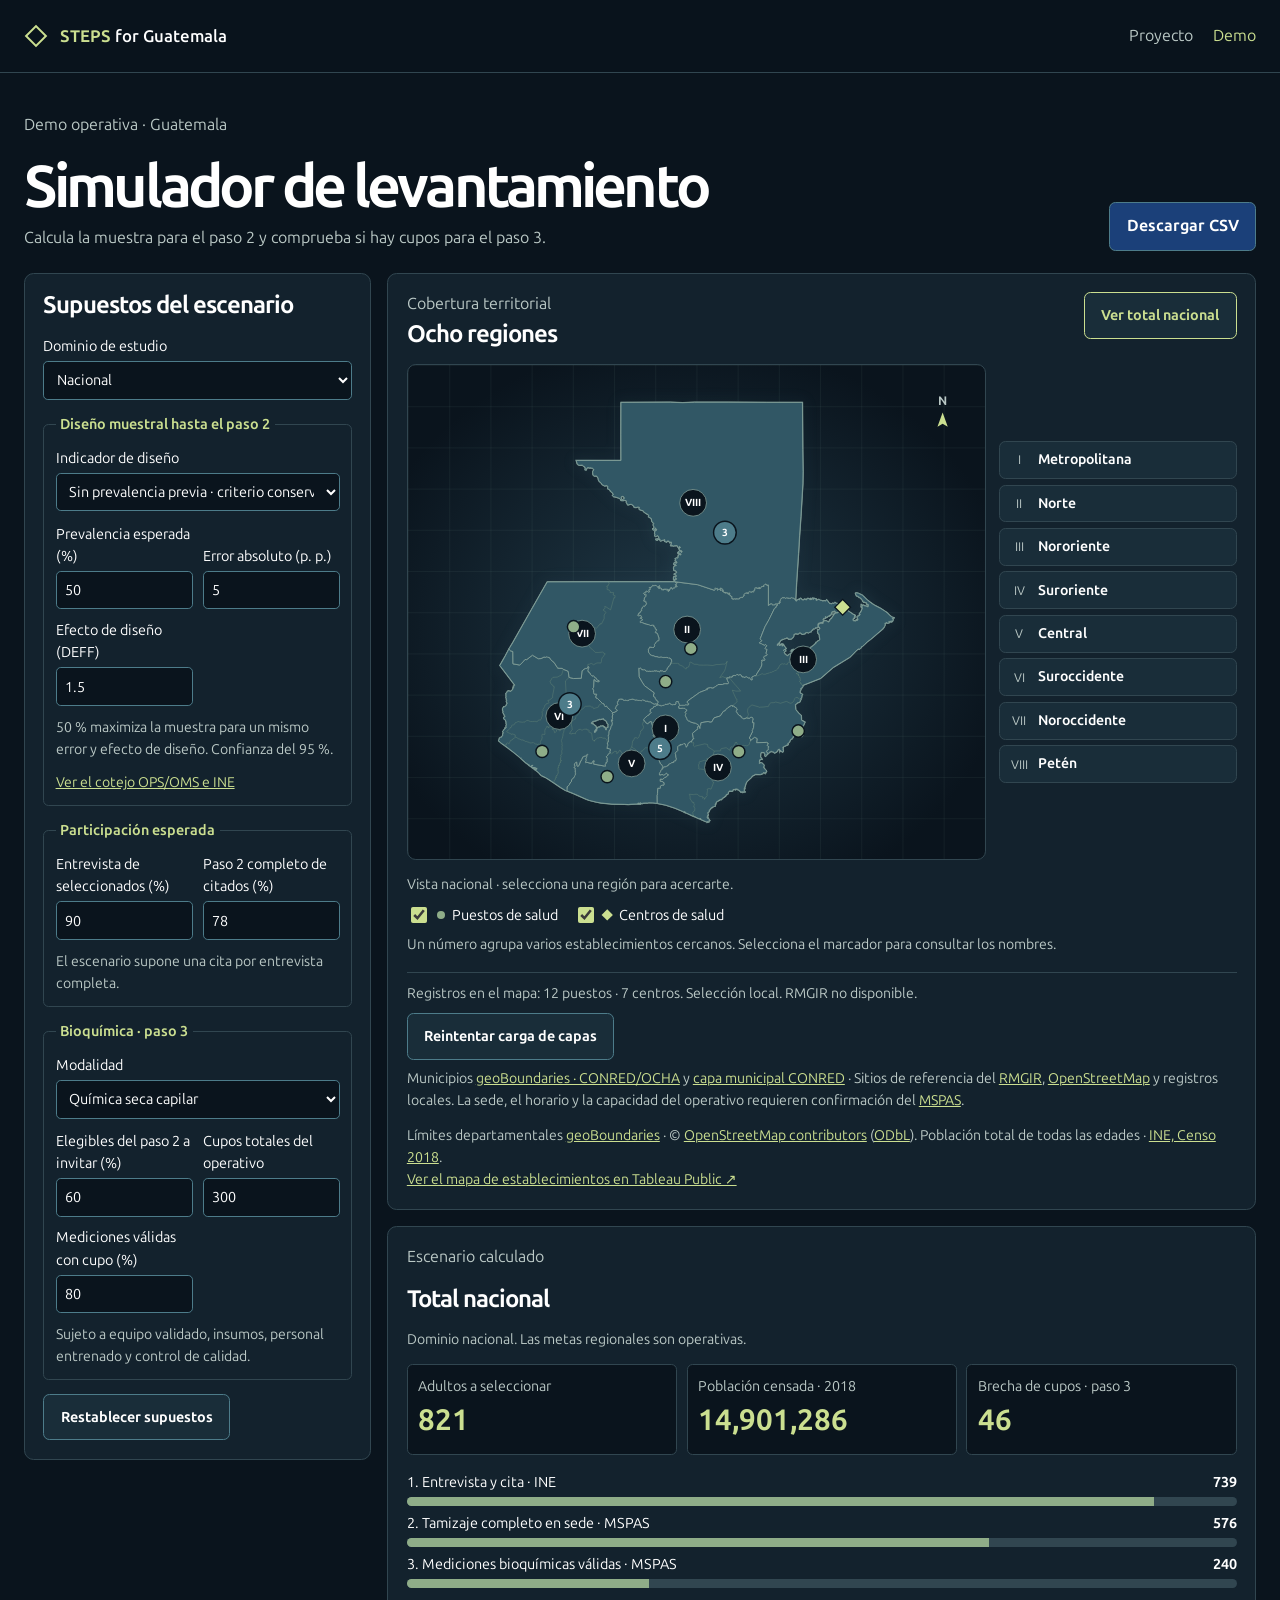
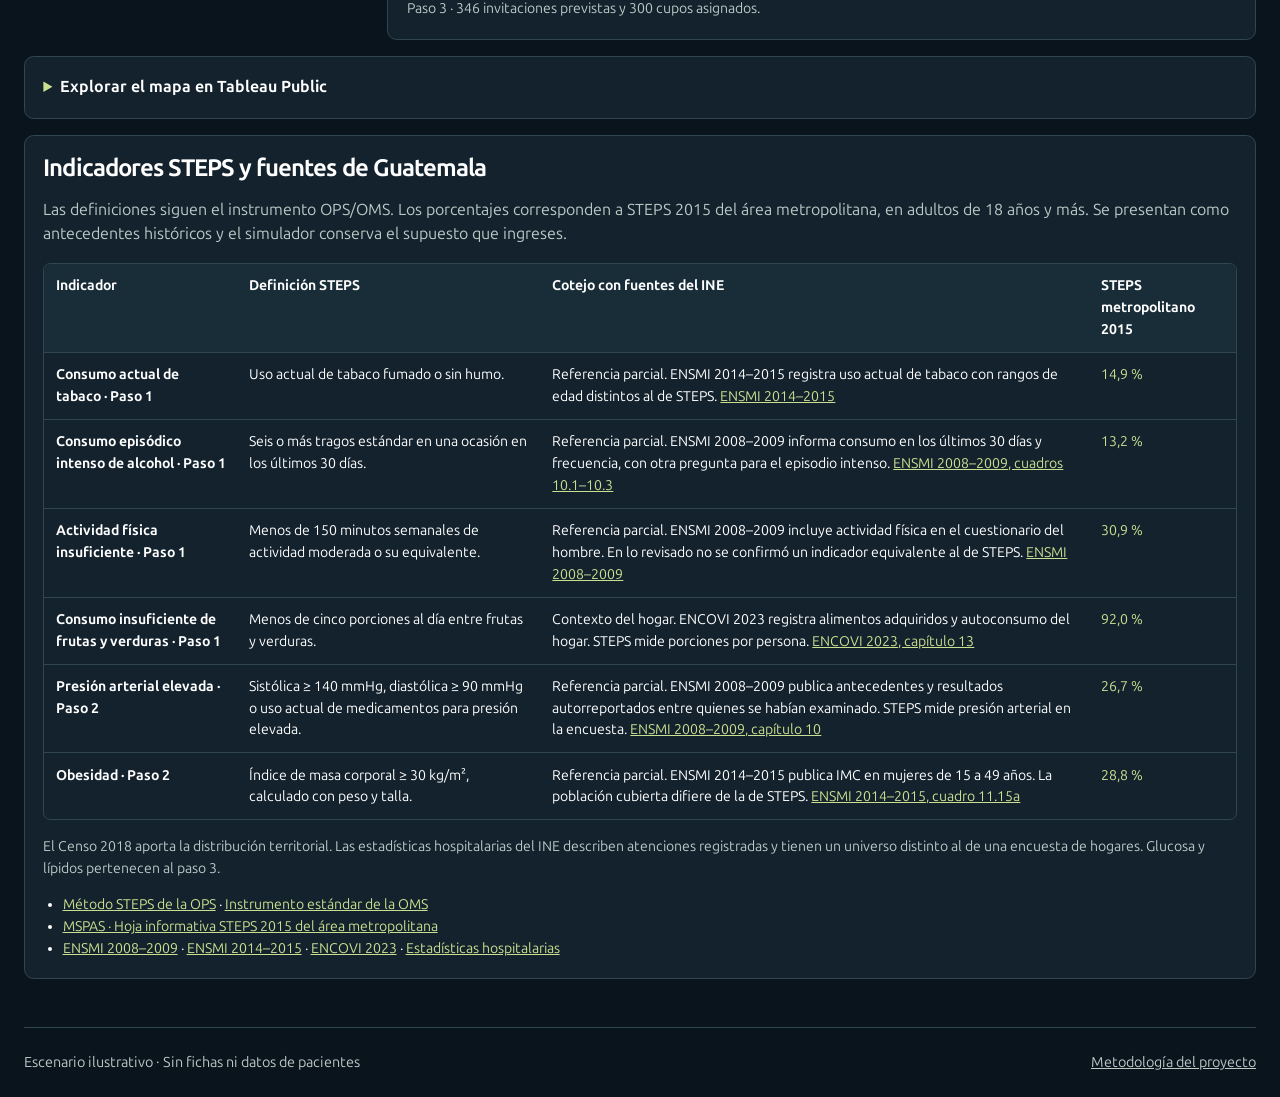
==== commit 437b3ee8: "Actualizar la demo territorial y el catálogo de establecimientos de salud" ====
--- a/demo.html
+++ b/demo.html
@@ -3,16 +3,18 @@
 <head>
   <meta charset="utf-8">
   <meta name="viewport" content="width=device-width, initial-scale=1">
-  <title>Territorio STEPS · Simulador</title>
+  <title>STEPS for Guatemala · Simulador</title>
   <link rel="stylesheet" href="./assets/site.css">
   <script src="./assets/territory.js" defer></script>
   <script src="./assets/regional-map.js" defer></script>
   <script src="./assets/planner.js" defer></script>
+  <script src="./assets/health-sites.js" defer></script>
+  <script src="./assets/regional-detail.js" defer></script>
   <script src="./assets/demo.js" defer></script>
 </head>
 <body>
   <header class="site-header"><nav class="nav wrap" aria-label="Navegación principal">
-    <a class="brand" href="./index.html"><span class="brand-mark" aria-hidden="true"></span>Territorio <strong>STEPS</strong></a>
+    <a class="brand" href="./index.html"><span class="brand-mark" aria-hidden="true"></span><strong>STEPS</strong> for Guatemala</a>
     <div class="nav-links"><a href="./index.html">Proyecto</a><a href="./demo.html" aria-current="page">Demo</a></div>
   </nav></header>
   <main class="wrap demo">
@@ -26,13 +28,30 @@
         <h2 id="config-title">Supuestos del escenario</h2>
         <form id="settings">
           <label>Dominio de estudio<select name="domain"><option value="national">Nacional</option><option value="regional">Ocho dominios regionales</option></select></label>
-          <fieldset><legend>Diseño muestral · paso 2</legend>
+          <fieldset><legend>Diseño muestral hasta el paso 2</legend>
+            <label>Indicador de diseño
+              <select name="indicator" aria-describedby="design-note indicator-reference">
+                <option value="conservador">Sin prevalencia previa · criterio conservador</option>
+                <optgroup label="Paso 1 · Entrevista">
+                  <option value="tabaco">Consumo actual de tabaco</option>
+                  <option value="alcohol">Consumo episódico intenso de alcohol</option>
+                  <option value="inactividad">Actividad física insuficiente</option>
+                  <option value="alimentacion">Consumo insuficiente de frutas y verduras</option>
+                </optgroup>
+                <optgroup label="Paso 2 · Mediciones físicas">
+                  <option value="presion">Presión arterial elevada</option>
+                  <option value="obesidad">Obesidad</option>
+                </optgroup>
+              </select>
+            </label>
             <div class="form-grid">
               <label>Prevalencia esperada (%)<input name="prevalence" type="number" value="50" min="1" max="99" required></label>
               <label>Error absoluto (p. p.)<input name="margin" type="number" value="5" min="1" max="25" step="0.1" required></label>
               <label>Efecto de diseño (DEFF)<input name="deff" type="number" value="1.5" min="1" max="10" step="0.1" required></label>
             </div>
-            <p class="note">Presión arterial elevada · confianza del 95%.</p>
+            <p id="design-note" class="note"></p>
+            <p id="indicator-reference" class="note" aria-live="polite" hidden></p>
+            <p class="note"><a href="#cotejo-indicadores">Ver el cotejo OPS/OMS e INE</a></p>
           </fieldset>
           <fieldset><legend>Participación esperada</legend>
             <div class="form-grid">
@@ -72,12 +91,41 @@
                   <g id="map-regions"></g>
                   <path id="map-departments" aria-hidden="true"/>
                   <g id="map-labels" aria-hidden="true"></g>
+                  <g id="map-municipalities"></g>
+                  <g id="map-facilities"></g>
                 </g>
               </svg>
             </div>
             <div id="region-grid" class="region-grid" aria-label="Lista de regiones"></div>
           </div>
-          <p class="note">Límites <a href="https://www.geoboundaries.org/api/current/gbOpen/GTM/ADM1/">geoBoundaries</a> · © <a href="https://www.openstreetmap.org/copyright">OpenStreetMap contributors</a> (<a href="https://opendatacommons.org/licenses/odbl/1-0/">ODbL</a>). Población total de todas las edades · <a href="https://www.ine.gob.gt/sistema/uploads/2021/11/19/202111192139096rGNQ5SfAlepmPGfYTovW9MF6X2turyT.pdf">INE, Censo 2018</a>.</p>
+          <div id="region-detail" class="region-detail" hidden>
+            <nav id="territory-navigation" class="territory-navigation" aria-label="Navegación territorial">
+              <label>Departamento<select id="map-department"></select></label>
+              <label>Municipio<select id="map-municipality"></select></label>
+            </nav>
+            <p id="map-coverage" class="note" role="status"></p>
+            <div id="facility-legend" class="map-legend" aria-label="Simbología del mapa" hidden>
+              <label><input id="show-posts" type="checkbox" checked><span class="key-post" aria-hidden="true"></span> Puestos de salud</label>
+              <label><input id="show-centres" type="checkbox" checked><span class="key-centre" aria-hidden="true"></span> Centros de salud</label>
+            </div>
+            <p class="note">Un número agrupa varios establecimientos cercanos. Selecciona el marcador para consultar los nombres.</p>
+            <p id="district-status" class="note" role="status"></p>
+            <p id="facility-status" class="note" role="status"></p>
+            <div id="facility-detail" class="facility-detail note" aria-live="polite" hidden></div>
+            <div id="municipal-sites" class="municipal-sites" hidden></div>
+            <section id="cajola-profile" class="municipal-profile" aria-label="Ficha territorial de Cajolá" hidden>
+              <h3>Cajolá · Ficha territorial</h3>
+              <p class="note">El esquema compartido registra 11 sitios. Conservamos el tipo indicado en ese esquema. Las fichas sin coordenadas verificadas quedan en la lista y el CAP se registra por separado.</p>
+              <dl><dt>Puestos de salud</dt><dd>Xecol, Xetalbijoj y Cajolá Chiquito.</dd>
+              <dt>Centros comunitarios</dt><dd>La Ciénaga, Los Díaz y Los Molina, La Vista / Los Vásquez, Las Delicias, Buena Vista, Los Mencho, La Cruz y La Cumbre.</dd>
+              <dt>Centro de Atención Permanente (CAP)</dt><dd>Cabecera municipal. <a href="https://portal.segeplan.gob.gt/segeplan/wp-content/uploads/2025/05/0907_PDM_OT_CAJOLA.pdf">Plan de Desarrollo Municipal, SEGEPLAN</a></dd></dl>
+            </section>
+            <p id="olintepeque-note" class="note" hidden>El puesto de la colonia El Trigal se registra por separado, pendiente de coordenadas verificadas. <a href="https://agn.gt/puesto-de-salud-en-olintepeque-quetzaltenango-ya-inicio-labores">Fuente: AGN</a>.</p>
+            <button id="reload-layers" class="secondary" type="button" hidden>Reintentar carga de capas</button>
+            <p class="note">Municipios <a href="https://www.geoboundaries.org/api/current/gbOpen/GTM/ADM2/">geoBoundaries · CONRED/OCHA</a> y <a href="https://sig.conred.gob.gt/server/rest/services/Hosted/Limites_municipales/FeatureServer/0">capa municipal CONRED</a> · Sitios de referencia del <a href="https://rmgir.proyectomesoamerica.org/server/rest/services/RMGIR/Guatemala_Sistema_Expuesto_WGS1984/MapServer/2">RMGIR</a>, <a href="https://www.openstreetmap.org/copyright">OpenStreetMap</a> y registros locales. La sede, el horario y la capacidad del operativo requieren confirmación del <a href="https://establecimientosdesalud.mspas.gob.gt/">MSPAS</a>.</p>
+          </div>
+          <p class="note">Límites departamentales <a href="https://www.geoboundaries.org/api/current/gbOpen/GTM/ADM1/">geoBoundaries</a> · © <a href="https://www.openstreetmap.org/copyright">OpenStreetMap contributors</a> (<a href="https://opendatacommons.org/licenses/odbl/1-0/">ODbL</a>). Población total de todas las edades · <a href="https://www.ine.gob.gt/sistema/uploads/2021/11/19/202111192139096rGNQ5SfAlepmPGfYTovW9MF6X2turyT.pdf">INE, Censo 2018</a>.</p>
+          <p class="note"><a id="open-tableau-map" href="#mapa-tableau">Ver el mapa de establecimientos en Tableau Public ↗</a></p>
         </section>
         <section class="panel results" aria-labelledby="result-title">
           <p class="eyebrow">Escenario calculado</p>
@@ -97,6 +145,40 @@
         </section>
       </div>
     </div>
+    <details class="panel tableau-reference" id="mapa-tableau">
+      <summary>Explorar el mapa en Tableau Public</summary>
+      <div class="tableau-content">
+        <p class="note">Mapa de los Establecimientos del Sistema de Salud de Guatemala, publicado por Wilder. Usa los controles del tablero para explorar los servicios. <a href="https://public.tableau.com/app/profile/wobautista/viz/MapadelosEstablecimientosdelSistemadeSaluddeGuatemala/Dashboard1" target="_blank" rel="noopener noreferrer">Abrir directamente en Tableau Public ↗</a></p>
+        <div class="tableau-viewport">
+          <iframe title="Mapa de establecimientos de salud de Guatemala en Tableau Public" loading="lazy"
+            data-src="https://public.tableau.com/views/MapadelosEstablecimientosdelSistemadeSaluddeGuatemala/Dashboard1?:embed=yes&amp;:showVizHome=no&amp;:tabs=no"
+            referrerpolicy="no-referrer" allowfullscreen></iframe>
+        </div>
+      </div>
+    </details>
+    <section class="panel indicator-crosswalk" id="cotejo-indicadores" aria-labelledby="crosswalk-title">
+      <h2 id="crosswalk-title">Indicadores STEPS y fuentes de Guatemala</h2>
+      <p>Las definiciones siguen el instrumento OPS/OMS. Los porcentajes corresponden a STEPS 2015 del área metropolitana, en adultos de 18 años y más. Se presentan como antecedentes históricos y el simulador conserva el supuesto que ingreses.</p>
+      <div class="table-scroll" tabindex="0" role="region" aria-label="Tabla de cotejo de los seis indicadores">
+        <table>
+          <thead><tr><th scope="col">Indicador</th><th scope="col">Definición STEPS</th><th scope="col">Cotejo con fuentes del INE</th><th scope="col">STEPS metropolitano 2015</th></tr></thead>
+          <tbody>
+            <tr data-indicator="tabaco"><th scope="row">Consumo actual de tabaco · Paso 1</th><td>Uso actual de tabaco fumado o sin humo.</td><td>Referencia parcial. ENSMI 2014–2015 registra uso actual de tabaco con rangos de edad distintos al de STEPS. <a href="#ensmi-2014">ENSMI 2014–2015</a></td><td>14,9 %</td></tr>
+            <tr data-indicator="alcohol"><th scope="row">Consumo episódico intenso de alcohol · Paso 1</th><td>Seis o más tragos estándar en una ocasión en los últimos 30 días.</td><td>Referencia parcial. ENSMI 2008–2009 informa consumo en los últimos 30 días y frecuencia, con otra pregunta para el episodio intenso. <a href="#ensmi-2008">ENSMI 2008–2009, cuadros 10.1–10.3</a></td><td>13,2 %</td></tr>
+            <tr data-indicator="inactividad"><th scope="row">Actividad física insuficiente · Paso 1</th><td>Menos de 150 minutos semanales de actividad moderada o su equivalente.</td><td>Referencia parcial. ENSMI 2008–2009 incluye actividad física en el cuestionario del hombre. En lo revisado no se confirmó un indicador equivalente al de STEPS. <a href="#ensmi-2008">ENSMI 2008–2009</a></td><td>30,9 %</td></tr>
+            <tr data-indicator="alimentacion"><th scope="row">Consumo insuficiente de frutas y verduras · Paso 1</th><td>Menos de cinco porciones al día entre frutas y verduras.</td><td>Contexto del hogar. ENCOVI 2023 registra alimentos adquiridos y autoconsumo del hogar. STEPS mide porciones por persona. <a href="#encovi-2023">ENCOVI 2023, capítulo 13</a></td><td>92,0 %</td></tr>
+            <tr data-indicator="presion"><th scope="row">Presión arterial elevada · Paso 2</th><td>Sistólica ≥ 140 mmHg, diastólica ≥ 90 mmHg o uso actual de medicamentos para presión elevada.</td><td>Referencia parcial. ENSMI 2008–2009 publica antecedentes y resultados autorreportados entre quienes se habían examinado. STEPS mide presión arterial en la encuesta. <a href="#ensmi-2008">ENSMI 2008–2009, capítulo 10</a></td><td>26,7 %</td></tr>
+            <tr data-indicator="obesidad"><th scope="row">Obesidad · Paso 2</th><td>Índice de masa corporal ≥ 30 kg/m², calculado con peso y talla.</td><td>Referencia parcial. ENSMI 2014–2015 publica IMC en mujeres de 15 a 49 años. La población cubierta difiere de la de STEPS. <a href="#ensmi-2014">ENSMI 2014–2015, cuadro 11.15a</a></td><td>28,8 %</td></tr>
+          </tbody>
+        </table>
+      </div>
+      <p class="note">El Censo 2018 aporta la distribución territorial. Las estadísticas hospitalarias del INE describen atenciones registradas y tienen un universo distinto al de una encuesta de hogares. Glucosa y lípidos pertenecen al paso 3.</p>
+      <ul class="crosswalk-sources note">
+        <li><a href="https://www.paho.org/es/documentos/metodo-opsoms-para-vigilancia-factores-riesgo-enfermedades-no-transmisibles-steps">Método STEPS de la OPS</a> · <a href="https://www.who.int/teams/noncommunicable-diseases/surveillance/systems-tools/steps/instrument">Instrumento estándar de la OMS</a></li>
+        <li><a href="https://epidemiologia.mspas.gob.gt/index.php/informacion/vigilancia-epidemiologica/salas-situacionales?download=242%3Asteps-2015">MSPAS · Hoja informativa STEPS 2015 del área metropolitana</a></li>
+        <li><a id="ensmi-2008" href="https://www.ine.gob.gt/sistema/uploads/2014/01/22/LYk4A1kGJAO7lvfS0Aq6tezcUa9tQh35.pdf">ENSMI 2008–2009</a> · <a id="ensmi-2014" href="https://www.dhsprogram.com/pubs/pdf/fr318/fr318.pdf">ENSMI 2014–2015</a> · <a id="encovi-2023" href="https://www.ine.gob.gt/wp-content/uploads/2024/11/Guia-para-el-uso-de-bases-de-datos_v_final.pdf">ENCOVI 2023</a> · <a href="https://www.ine.gob.gt/estadisticas-hospitalarias/">Estadísticas hospitalarias</a></li>
+      </ul>
+    </section>
   </main>
   <footer class="footer wrap"><span>Escenario ilustrativo · Sin fichas ni datos de pacientes</span><a href="./index.html">Metodología del proyecto</a></footer>
 </body>
--- a/assets/site.css
+++ b/assets/site.css
@@ -1,13 +1,26 @@
+@font-face {
+  font-family: "Ubuntu Sans";
+  src: url("./ubuntu-sans.ttf") format("truetype");
+  font-style: normal;
+  font-weight: 100 800;
+  font-display: swap;
+}
 :root {
   color-scheme: dark;
-  --bg: #0a1118;
-  --panel: #101b24;
-  --text: #eef5f7;
-  --muted: #b0c1ca;
-  --accent: #7de8ce;
-  --line: #293c46;
+  --navy: #1b4079;
+  --blue-gray: #4d7c8a;
+  --muted-green: #7f9c96;
+  --sage: #8fad88;
+  --accent: #cbdf90;
+  --bg: #0a141d;
+  --panel: #13222d;
+  --surface: #192d39;
+  --text: #fff;
+  --muted: #bbc9c6;
+  --ink: #0a141d;
+  --line: #314650;
   --max: 1240px;
-  font: 16px/1.55 "Inter", system-ui, sans-serif;
+  font: 16px/1.55 "Ubuntu Sans", system-ui, sans-serif;
 }
 * { box-sizing: border-box; }
 [hidden] { display: none !important; }
@@ -20,7 +33,7 @@
 .wrap { width: min(var(--max), calc(100% - 3rem)); margin-inline: auto; }
 .site-header {
   position: sticky; top: 0; z-index: 2; border-bottom: 1px solid var(--line);
-  background: rgb(10 17 24 / .89); backdrop-filter: blur(16px);
+  background: rgb(10 20 29 / .89); backdrop-filter: blur(16px);
 }
 .nav { min-height: 4.5rem; display: flex; align-items: center; justify-content: space-between; gap: 1rem; }
 .brand { display: inline-flex; align-items: center; gap: .3rem; font-size: 1.05rem; font-weight: 600; text-decoration: none; }
@@ -35,72 +48,110 @@
 h2 { font-size: clamp(1.45rem, 3vw, 2.45rem); letter-spacing: -.04em; margin-bottom: 1rem; }
 h3 { font-size: 1.35rem; margin-bottom: .65rem; }
 p { color: var(--muted); }
-.hero-copy > p:not(.eyebrow) { font-size: 1.17rem; max-width: 40rem; margin-bottom: 1.5rem; }
 .button, .secondary {
   display: inline-flex; justify-content: center; align-items: center; font-weight: 700;
   padding: .7rem 1.02rem; min-height: 2.75rem; border-radius: .4rem; text-decoration: none;
 }
-.button { background: var(--accent); border: 1px solid var(--accent); color: #06231a; }
-.button:hover:not(:disabled) { background: #a5f6e3; }
-.secondary { border: 1px solid #4b626d; color: var(--text); background: #15232d; font-size: .9rem; }
+.button { background: var(--navy); border: 1px solid var(--blue-gray); color: var(--text); }
+.button:hover:not(:disabled) { background: #28528d; border-color: var(--muted-green); }
+.secondary { border: 1px solid var(--blue-gray); color: var(--text); background: var(--surface); font-size: .9rem; }
 .secondary:hover, .secondary[aria-pressed="true"] { border-color: var(--accent); color: var(--accent); }
 .landing .site-header {
   position: fixed; inset: 1rem 0 auto; background: transparent; border: 0; backdrop-filter: none;
 }
 .landing .nav {
   width: min(1070px, calc(100% - 2rem)); min-height: 3.8rem; padding-inline: 1.2rem;
-  border: 1px solid #e7f6f245; border-radius: 3rem; background: #071117ac; backdrop-filter: blur(16px);
+  border: 1px solid #7f9c9660; border-radius: 3rem; background: #0a141de0; backdrop-filter: blur(16px);
 }
 .nav-cta { border: 1px solid var(--accent); color: var(--text) !important; padding: .36rem .72rem; border-radius: 2rem; }
 .landing .nav-links { align-items: center; }
+.landing { background: var(--bg); }
 .hero {
-  display: flex; align-items: flex-end; min-height: 90svh; position: relative; isolation: isolate;
-  overflow: hidden; padding-block: 9rem clamp(5.5rem, 12vh, 9rem); background: #121c19;
-}
-.hero-scene {
-  position: absolute; z-index: -2; inset: -5%; background: #4a4830 url('./hero-field.jpg') 63% center / cover no-repeat;
-  animation: landscape-drift 24s ease-in-out infinite alternate;
-}
+  position: relative; isolation: isolate; overflow: hidden; display: flex; align-items: center;
+  background: var(--bg);
+}
+.hero { min-height: 98svh; padding-block: clamp(8rem, 16vh, 12rem) 7rem; }
+.scene-photo { position: absolute; inset: 0; width: 100%; height: 100%; object-fit: cover; z-index: -2; }
+.hero .scene-photo { object-position: 65% center; }
+.hero::before, .clinic-scene::before { content: ""; position: absolute; z-index: -1; inset: 0; pointer-events: none; }
 .hero::before {
-  content: ""; position: absolute; z-index: -1; inset: 0;
-  background: linear-gradient(90deg, #071016e8 0%, #0810179e 47%, #08101725 100%),
-    linear-gradient(0deg, #0a1118 0%, transparent 52%, #07101744 100%);
+  background: linear-gradient(90deg, #0a141d90, #0a141d50 40%, transparent 72%),
+    linear-gradient(0deg, var(--bg), transparent 36%);
 }
 .hero h1 {
-  font-weight: 1000; text-transform: uppercase; font-size: clamp(2.45rem, 7.8vw, 7.1rem);
-  line-height: .94; letter-spacing: -.064em; margin-bottom: 1.4rem; max-width: 12ch;
-}
-.hero h1 em { font-style: normal; color: #a3e6cb; }
-@supports (background-clip: text) or (-webkit-background-clip: text) {
-  .hero h1 em {
-    background: linear-gradient(100deg, #fff8d48a, #69f0c84d), url('./hero-clinic.jpg') 62% 42% / 140% auto no-repeat, #a3e6cb;
-    -webkit-background-clip: text; background-clip: text; color: transparent;
-    -webkit-text-stroke: .5px #e8fff0a0;
-    animation: title-drift 18s ease-in-out infinite alternate;
-  }
-}
-.hero-copy > p:not(.eyebrow) { color: #edf3ed; font-size: clamp(1rem, 2vw, 1.2rem); max-width: 38rem; margin-bottom: 1.5rem; }
+  font-weight: 800; text-transform: uppercase; font-size: clamp(2.7rem, 7vw, 6.8rem);
+  line-height: .98; letter-spacing: -.05em; margin-bottom: 1.4rem; max-width: 13ch;
+}
+.hero h1 em { font-style: normal; color: var(--accent); }
+.hero-copy > p:not(.eyebrow), .clinic-copy > p:not(.eyebrow) {
+  color: var(--text); font-size: clamp(1rem, 2vw, 1.18rem); max-width: 39rem; margin-bottom: 1.5rem;
+}
 .hero-actions { display: flex; gap: .7rem; flex-wrap: wrap; }
-.hero-actions .secondary { background: #101820aa; }
-.motion-toggle {
-  position: absolute; bottom: 1rem; right: clamp(.75rem, 3vw, 2rem);
-  border: 1px solid #9aada97a; border-radius: 2rem; padding: .33rem .7rem; background: #0a1118a8;
-  color: var(--text); font-size: .82rem;
-}
-.motion-paused .hero-scene, .motion-paused h1 em { animation-play-state: paused; }
-@keyframes landscape-drift { from { transform: scale(1); } to { transform: scale(1.13) translate(-1.5%, .5%); } }
-@keyframes title-drift { from { background-position: 0 0, 62% 39%, 0 0; } to { background-position: 0 0, 25% 67%, 0 0; } }
+.hero-actions .secondary, .clinic-copy .secondary { background: #13222de6; }
+.scene-next {
+  position: absolute; bottom: 1.15rem; inset-inline: 0; width: fit-content; margin-inline: auto;
+  display: grid; justify-items: center; gap: .5rem; color: var(--muted); font-size: .8rem;
+  letter-spacing: .08em; text-decoration: none;
+}
+.scene-next::after { content: ""; width: 1px; height: 1.5rem; background: linear-gradient(var(--accent), transparent); }
+.clinic-scene {
+  position: relative; isolation: isolate; overflow: hidden; display: grid; align-items: end;
+  aspect-ratio: 1672 / 941; min-height: 31rem;
+  padding-block: 4.5rem clamp(2.5rem, 6vw, 5.5rem);
+}
+.clinic-photo {
+  position: absolute; inset: 0; width: 100%; height: 100%;
+  object-fit: cover; object-position: 57% center; z-index: -2;
+}
+.clinic-scene::before {
+  background:
+    linear-gradient(0deg, #0a141d 0%, #0a141de8 10%, #0a141d50 43%, transparent 68%),
+    linear-gradient(90deg, #0a141de0, #0a141d65 35%, transparent 64%),
+    linear-gradient(180deg, #0a141d, transparent 21%);
+}
+.clinic-copy h2 {
+  max-width: 12ch; font-size: clamp(2.1rem, 4.4vw, 4.3rem);
+  line-height: 1; text-wrap: balance;
+}
+.clinic-copy > p:not(.eyebrow) { max-width: 34rem; }
+.clinic-copy .eyebrow { color: var(--accent); }
+.scene-entered .clinic-photo { animation: scene-fade 800ms ease-out both; }
+.scene-entered .clinic-copy { animation: scene-reveal 480ms ease-out both; }
+@keyframes scene-fade { from { opacity: .45; } to { opacity: 1; } }
+@keyframes scene-reveal { from { opacity: .5; transform: translateY(.7rem); } to { opacity: 1; transform: translateY(0); } }
+.landing #flujo, .landing #puesto { scroll-margin-top: 5rem; }
+.section { border-top: 1px solid var(--line); padding-block: 3.15rem; }
+.methodology { padding-block: clamp(3rem, 8vw, 6rem); }
+.methodology h2 { font-size: clamp(2.1rem, 4vw, 3.5rem); }
+.step-track { display: grid; grid-template-columns: repeat(3, minmax(0, 1fr)); gap: clamp(.3rem, 2vw, 1.15rem); position: relative; margin-block: 2rem 1.5rem; }
+.step-track::before { content: ""; position: absolute; top: 1.42rem; left: 15%; right: 15%; border-top: 1px solid var(--blue-gray); }
+.step-track button {
+  position: relative; display: grid; justify-items: center; gap: .6rem;
+  padding: 0 .15rem .65rem; background: transparent; color: var(--muted); border: 0; border-radius: .4rem;
+}
+.step-track button > span {
+  display: grid; place-items: center; width: 2.85rem; height: 2.85rem; border-radius: 50%;
+  background: var(--surface); color: var(--text); border: 1px solid var(--blue-gray); font-weight: 800;
+  transition: background .2s, color .2s, border-color .2s;
+}
+.step-track button strong { font-size: clamp(.85rem, 2vw, 1.08rem); line-height: 1.3; overflow-wrap: anywhere; }
+.step-track button:hover, .step-track button[aria-selected="true"] { color: var(--accent); }
+.step-track button[aria-selected="true"] > span { background: var(--accent); color: var(--ink); border-color: var(--accent); }
+.step-content {
+  border: 1px solid var(--line); border-left: .22rem solid var(--accent); border-radius: .55rem; background: var(--panel);
+  padding: clamp(1rem, 3.8vw, 2.4rem);
+}
+.step-panel + .step-panel:not([hidden]) { margin-top: 1rem; }
+.step-track:not([hidden]) + .step-content .step-panel { margin-top: 0; animation: scene-reveal 230ms ease-out; }
+.step-panel h3 { font-size: clamp(1.35rem, 3vw, 2rem); }
+.step-panel p:last-child { margin-bottom: 0; max-width: 63ch; }
+.split { display: grid; grid-template-columns: repeat(2, 1fr); gap: clamp(1.5rem, 5vw, 4rem); }
+.split article p:last-child { margin-bottom: 0; }
+@media (prefers-reduced-motion: no-preference) { .landing { scroll-behavior: smooth; } html:has(.landing) { scroll-behavior: smooth; } }
 @media (prefers-reduced-motion: reduce) {
-  .hero-scene, .hero h1 em { animation: none; }
-  .motion-toggle { display: none; }
-}
-.landing #flujo { scroll-margin-top: 5rem; }
-.section { border-top: 1px solid var(--line); padding-block: 3.15rem; }
-.steps, .split { display: grid; gap: 1.25rem; }
-.steps { grid-template-columns: repeat(3, 1fr); }
-.split { grid-template-columns: repeat(2, 1fr); gap: clamp(1.5rem, 5vw, 4rem); }
-.steps article { padding: 1.35rem; border: 1px solid var(--line); border-radius: .55rem; background: var(--panel); }
-.steps article p:last-child, .split article p:last-child { margin-bottom: 0; }
+  .scene-entered .clinic-photo, .scene-entered .clinic-copy, .step-track:not([hidden]) + .step-content .step-panel { animation: none; }
+  .step-track button > span { transition: none; }
+}
 .footer { padding-block: 1.45rem; border-top: 1px solid var(--line); display: flex; flex-wrap: wrap; justify-content: space-between; gap: .75rem; color: var(--muted); font-size: .9rem; }
 .demo { padding-block: 2.5rem 3rem; }
 .demo-header { display: flex; align-items: flex-end; justify-content: space-between; gap: 1rem; margin-bottom: 1.35rem; }
@@ -117,7 +168,7 @@
 fieldset { min-inline-size: 0; display: grid; gap: .7rem; margin: 0; padding: .7rem; border: 1px solid var(--line); border-radius: .35rem; }
 legend { color: var(--accent); padding-inline: .3rem; font-weight: 650; font-size: .9rem; }
 label { display: grid; gap: .24rem; font-size: .9rem; }
-input, select { width: 100%; min-width: 0; min-height: 2.4rem; border: 1px solid #4b626d; border-radius: .3rem; background: #0a141c; color: var(--text); padding: .4rem .55rem; }
+input, select { width: 100%; min-width: 0; min-height: 2.4rem; border: 1px solid var(--blue-gray); border-radius: .3rem; background: var(--bg); color: var(--text); padding: .4rem .55rem; }
 .form-grid { display: grid; grid-template-columns: repeat(auto-fit, minmax(min(7rem, 100%), 1fr)); gap: .6rem; align-items: end; }
 .note { font-size: .88rem; margin-bottom: 0; }
 .form-error { color: #ffb9ab; margin-bottom: 0; }
@@ -128,42 +179,65 @@
 .map-surface {
   min-width: 0; overflow: hidden;
   border: 1px solid var(--line); border-radius: .55rem;
-  background: radial-gradient(ellipse at 48% 53%, #152f36, #0c1822 78%);
+  background: radial-gradient(ellipse at 48% 53%, #203947, var(--bg) 78%);
 }
 #region-map { display: block; width: 100%; height: auto; }
-#map-grid path { fill: none; stroke: #58747d; stroke-width: .65; opacity: .24; }
-.map-compass { fill: #a8bec6; font: 700 12px system-ui, sans-serif; }
-.map-compass path { fill: #7de8ce; }
+#map-grid path { fill: none; stroke: var(--muted-green); stroke-width: .65; opacity: .24; }
+.map-compass { fill: var(--muted); font: 700 12px "Ubuntu Sans", system-ui, sans-serif; }
+.map-compass path { fill: var(--accent); }
 #map-camera {
-  transform-origin: 50% 50%; transform-box: view-box;
+  transform-origin: 0 0; transform-box: view-box;
   transition: transform 520ms cubic-bezier(.2,.75,.3,1);
 }
-#map-camera[data-focused="true"] { transform: translate(var(--focus-x), var(--focus-y)) scale(1.045); }
-#map-country { fill: none; stroke: #4e7d84; stroke-width: 1.4; filter: drop-shadow(0 0 6px #7de8ce90); }
-#map-departments { fill: none; stroke: #9cc6c8; stroke-width: .65; opacity: .36; pointer-events: none; }
+#map-camera[data-focused="true"] {
+  transform: translate(var(--focus-x), var(--focus-y)) scale(var(--focus-scale));
+}
+#map-camera[data-focused="true"] :is(#map-country, #map-departments, #map-labels, .map-region[aria-pressed="false"]) {
+  visibility: hidden;
+}
+#map-camera[data-focused="true"] .map-region { pointer-events: none; }
+#map-camera[data-focused="true"] .region-outline, .municipal-boundary { vector-effect: non-scaling-stroke; }
+.municipal-boundary {
+  fill: #4d7c8a28; fill-rule: evenodd; stroke: var(--muted-green); stroke-width: .65;
+}
+.municipal-boundary:hover { fill: #4d7c8a70; }
+.facility-marker { cursor: pointer; stroke: var(--bg); stroke-width: 1.4; }
+.facility-marker.post, .key-post { fill: var(--sage); background: var(--sage); }
+.facility-marker.centre, .key-centre { fill: var(--accent); background: var(--accent); }
+.facility-marker .facility-target { fill: transparent; stroke: none; }
+.facility-marker:is(:hover, :focus-visible) { stroke: var(--text); }
+.region-detail { display: grid; gap: .5rem; margin-block: .85rem; }
+.region-detail button { justify-self: start; }
+.map-legend { display: flex; flex-wrap: wrap; gap: .45rem 1rem; }
+.map-legend label { display: inline-flex; align-items: center; gap: .42rem; }
+.map-legend input { width: 1rem; min-height: 1rem; accent-color: var(--accent); }
+.map-legend span { display: inline-block; width: .53rem; height: .53rem; }
+.key-post { border-radius: 50%; }
+.key-centre { transform: rotate(45deg); }
+#map-country { fill: none; stroke: var(--muted-green); stroke-width: 1.4; filter: drop-shadow(0 0 6px #4d7c8a65); }
+#map-departments { fill: none; stroke: var(--sage); stroke-width: .65; opacity: .36; pointer-events: none; }
 .map-region { cursor: pointer; outline: none; }
 .region-fill {
-  fill: #27464f; fill-rule: evenodd;
+  fill: #315765; fill-rule: evenodd;
   transition: fill 250ms ease;
 }
 .region-outline {
-  fill: none; stroke: #71a3a8; stroke-width: .9; stroke-linejoin: round;
+  fill: none; stroke: var(--muted-green); stroke-width: .9; stroke-linejoin: round;
   pointer-events: none; transition: stroke 250ms ease, stroke-width 250ms ease;
 }
-#map-camera[data-focused="true"] .map-region[aria-pressed="false"] .region-fill { fill: #203842; }
-.map-region:hover .region-fill, .map-region:focus-visible .region-fill { fill: #3f6970 !important; }
-.map-region:focus-visible .region-outline { stroke: #f5fcff; stroke-width: 1.9; }
-.map-region[aria-pressed="true"] .region-fill { fill: #307e74; }
-.map-region[aria-pressed="true"] .region-outline { stroke: #a4f3df; stroke-width: 1.8; }
+.map-region[aria-pressed="false"]:is(:hover, :focus-visible) .region-fill { fill: var(--blue-gray); }
+.map-region:focus-visible .region-outline { stroke: var(--text); stroke-width: 1.9; }
+.map-region[aria-pressed="true"] .region-fill { fill: var(--navy); }
+.map-region[aria-pressed="true"] .region-outline { stroke: var(--accent); stroke-width: 1.8; }
 .map-marker { pointer-events: none; }
-.marker-disc { fill: #0e2028; stroke: #8aabae; stroke-width: .8; transition: fill 250ms ease; }
-.marker-halo { fill: none; stroke: #9af4dc; opacity: 0; }
+.marker-disc { fill: var(--bg); stroke: var(--muted-green); stroke-width: .8; transition: fill 250ms ease; }
+.marker-halo { fill: none; stroke: var(--accent); opacity: 0; }
 .map-marker text {
-  fill: #ebf9f8; font: 750 10px system-ui, sans-serif;
+  fill: var(--text); font: 750 10px "Ubuntu Sans", system-ui, sans-serif;
   text-anchor: middle; dominant-baseline: central;
 }
-.map-marker[aria-pressed="true"] .marker-disc { fill: #a4f3df; }
-.map-marker[aria-pressed="true"] text { fill: #132e30; }
+.map-marker[aria-pressed="true"] .marker-disc { fill: var(--accent); }
+.map-marker[aria-pressed="true"] text { fill: var(--ink); }
 .map-marker[aria-pressed="true"] .marker-halo { animation: region-pulse 650ms ease-out; }
 @keyframes region-pulse {
   from { opacity: .85; transform: scale(.85); }
@@ -172,40 +246,50 @@
 .region-grid { display: grid; gap: .35rem; }
 .region-grid button {
   display: flex; align-items: center; gap: .55rem; padding: .44rem .52rem; min-height: 2.3rem;
-  color: var(--text); text-align: left; border: 1px solid #39545c; border-radius: .4rem;
-  background: #14252e; transition: background 220ms ease, border-color 220ms ease;
+  color: var(--text); text-align: left; border: 1px solid var(--line); border-radius: .4rem;
+  background: var(--surface); transition: background 220ms ease, border-color 220ms ease;
 }
 .region-grid button span {
-  flex: 0 0 3ch; text-align: center; white-space: nowrap; color: #a9c4c7; font-size: .78rem;
+  flex: 0 0 3ch; text-align: center; white-space: nowrap; color: var(--muted); font-size: .78rem;
 }
 .region-grid button strong { font-size: .88rem; font-weight: 650; }
-.region-grid button:hover { background: #233943; border-color: #6a999e; }
-.region-grid button[aria-pressed="true"] { background: #203f3e; border-color: var(--accent); }
+.region-grid button:hover { background: #26434f; border-color: var(--muted-green); }
+.region-grid button[aria-pressed="true"] { background: var(--navy); border-color: var(--accent); }
 .region-grid button[aria-pressed="true"] span { color: var(--accent); }
 @media (prefers-reduced-motion: reduce) {
   #map-camera, .region-fill, .region-outline, .marker-disc, .region-grid button { transition: none; }
   .map-marker[aria-pressed="true"] .marker-halo { animation: none; }
 }
 .metrics { display: grid; grid-template-columns: repeat(3, 1fr); gap: .6rem; margin-top: .85rem; }
-.metrics div { display: grid; align-content: start; padding: .65rem; background: #0b151e; border-radius: .35rem; border: 1px solid var(--line); }
+.metrics div { display: grid; align-content: start; padding: .65rem; background: var(--bg); border-radius: .35rem; border: 1px solid var(--line); }
 .metrics span { color: var(--muted); font-size: .89rem; }
 .metrics strong { color: var(--accent); font-size: clamp(1.06rem, 3vw, 1.85rem); overflow-wrap: anywhere; font-variant-numeric: tabular-nums; }
 .funnel { padding-left: 0; list-style: none; margin: 1rem 0 .65rem; }
 .funnel li { margin-bottom: .38rem; }
 .funnel li div { display: flex; justify-content: space-between; align-items: end; gap: .75rem; font-size: .9rem; }
-progress { display: block; appearance: none; -webkit-appearance: none; width: 100%; height: .55rem; margin-top: .24rem; border: 0; border-radius: .5rem; overflow: hidden; background: #263843; color: var(--accent); }
-progress::-webkit-progress-bar { background: #263843; }
-progress::-webkit-progress-value { background: var(--accent); }
-progress::-moz-progress-bar { background: var(--accent); }
+progress { display: block; appearance: none; -webkit-appearance: none; width: 100%; height: .55rem; margin-top: .24rem; border: 0; border-radius: .5rem; overflow: hidden; background: var(--line); color: var(--sage); }
+progress::-webkit-progress-bar { background: var(--line); }
+progress::-webkit-progress-value { background: var(--sage); }
+progress::-moz-progress-bar { background: var(--sage); }
 @media (max-width: 820px) {
   .dashboard { grid-template-columns: 1fr; }
-  .steps { grid-template-columns: 1fr; }
+  .clinic-scene { aspect-ratio: auto; min-height: min(42rem, 105svh); }
+  .clinic-scene::before {
+    background: linear-gradient(0deg, #0a141d 4%, #0a141ded 29%, #0a141d50 60%, transparent 76%),
+      linear-gradient(180deg, #0a141d, transparent 17%);
+  }
+  .clinic-copy h2 { max-width: 18ch; }
 }
 @media (max-width: 520px) {
   .wrap { width: calc(100% - 1.5rem); }
   .section { padding-block: 2.2rem; }
   .hero { min-height: 84svh; padding-block: 7rem 5rem; }
-  .hero-scene { background-position: 65% center; }
+  .hero .scene-photo { object-position: 62% center; }
+  .clinic-photo { object-position: 54% center; }
+  .hero::before { background: linear-gradient(0deg, var(--bg), #0a141d60 58%, transparent), linear-gradient(90deg, #0a141d88, transparent); }
+  .landing .nav { padding-inline: .8rem; gap: .45rem; }
+  .brand { gap: .22rem; font-size: .91rem; }
+  .brand-mark { flex: 0 0 .8rem; width: .8rem; height: .8rem; margin-right: .35rem; }
   .landing .nav-links a:not(.nav-cta) { display: none; }
   .split { grid-template-columns: 1fr; }
   .demo-header { align-items: flex-start; flex-direction: column; }
@@ -214,3 +298,49 @@
   .region-grid { grid-template-columns: repeat(2, minmax(0, 1fr)); }
   .nav-links { gap: .7rem; }
 }
+
+.indicator-crosswalk { margin-top: 1rem; scroll-margin-top: 5.5rem; }
+.table-scroll { overflow-x: auto; margin-block: .75rem 1rem; border: 1px solid var(--line); border-radius: .45rem; }
+.indicator-crosswalk table { border-collapse: collapse; width: 100%; min-width: 43rem; font-size: .88rem; text-align: left; }
+.indicator-crosswalk th, .indicator-crosswalk td { padding: .7rem; vertical-align: top; border-bottom: 1px solid var(--line); }
+.indicator-crosswalk thead { background: var(--surface); }
+.indicator-crosswalk tbody td:last-child { color: var(--accent); white-space: nowrap; font-variant-numeric: tabular-nums; }
+.indicator-crosswalk tbody tr:last-child > * { border-bottom: 0; }
+.indicator-crosswalk a, .facility-detail a { color: var(--accent); }
+.crosswalk-sources, .facility-detail ul { padding-left: 1.2rem; margin-bottom: 0; }
+.facility-detail { background: var(--bg); border: 1px solid var(--line); border-radius: .45rem; padding: .5rem .75rem; }
+.facility-detail ul { margin-top: 0; }
+.facility-marker.group { fill: var(--blue-gray); }
+.facility-marker.group text {
+  fill: var(--text); stroke: none; font: 700 10px "Ubuntu Sans", system-ui, sans-serif;
+  text-anchor: middle; dominant-baseline: central;
+}
+
+.territory-navigation { display: flex; flex-wrap: wrap; gap: .65rem; }
+.territory-navigation label { flex: 1 1 9rem; min-width: 0; }
+#facility-status { border-top: 1px solid var(--line); padding-top: .65rem; }
+#map-camera[data-drill="true"] #map-regions { visibility: hidden; }
+.municipal-boundary { fill: #274658; stroke: var(--muted-green); }
+.municipal-boundary[role="button"] { cursor: pointer; }
+.municipal-boundary[role="button"]:is(:hover, :focus-visible) { fill: var(--navy); stroke: var(--accent); }
+.facility-marker text {
+  fill: var(--bg); stroke: none; font: 800 9px "Ubuntu Sans", system-ui, sans-serif;
+  text-anchor: middle; dominant-baseline: central;
+}
+.facility-marker.group text { fill: var(--text); }
+.municipal-sites, .municipal-profile {
+  padding: .85rem; border: 1px solid var(--line); border-radius: .45rem; background: var(--bg);
+}
+.municipal-sites h3, .municipal-profile h3 { font-size: 1rem; margin: 0 0 .4rem; }
+.municipal-sites ol { margin: 0; padding-left: 1.35rem; }
+.municipal-profile dl { display: grid; gap: .25rem; margin: .65rem 0 0; font-size: .88rem; }
+.municipal-profile dt { color: var(--text); font-weight: 700; }
+.municipal-profile dd { margin: 0 0 .45rem; color: var(--muted); }
+.municipal-sites a, .municipal-profile a { color: var(--accent); }
+
+.tableau-reference { margin-top: 1rem; }
+.tableau-reference summary { cursor: pointer; font-weight: 700; }
+.tableau-reference summary::marker { color: var(--accent); }
+.tableau-content { display: grid; gap: .75rem; padding-top: .75rem; }
+.tableau-viewport { background: var(--bg); border: 1px solid var(--line); border-radius: .45rem; overflow: hidden; }
+.tableau-viewport iframe { display: block; width: 100%; height: clamp(31rem, 80vh, 61rem); border: 0; }
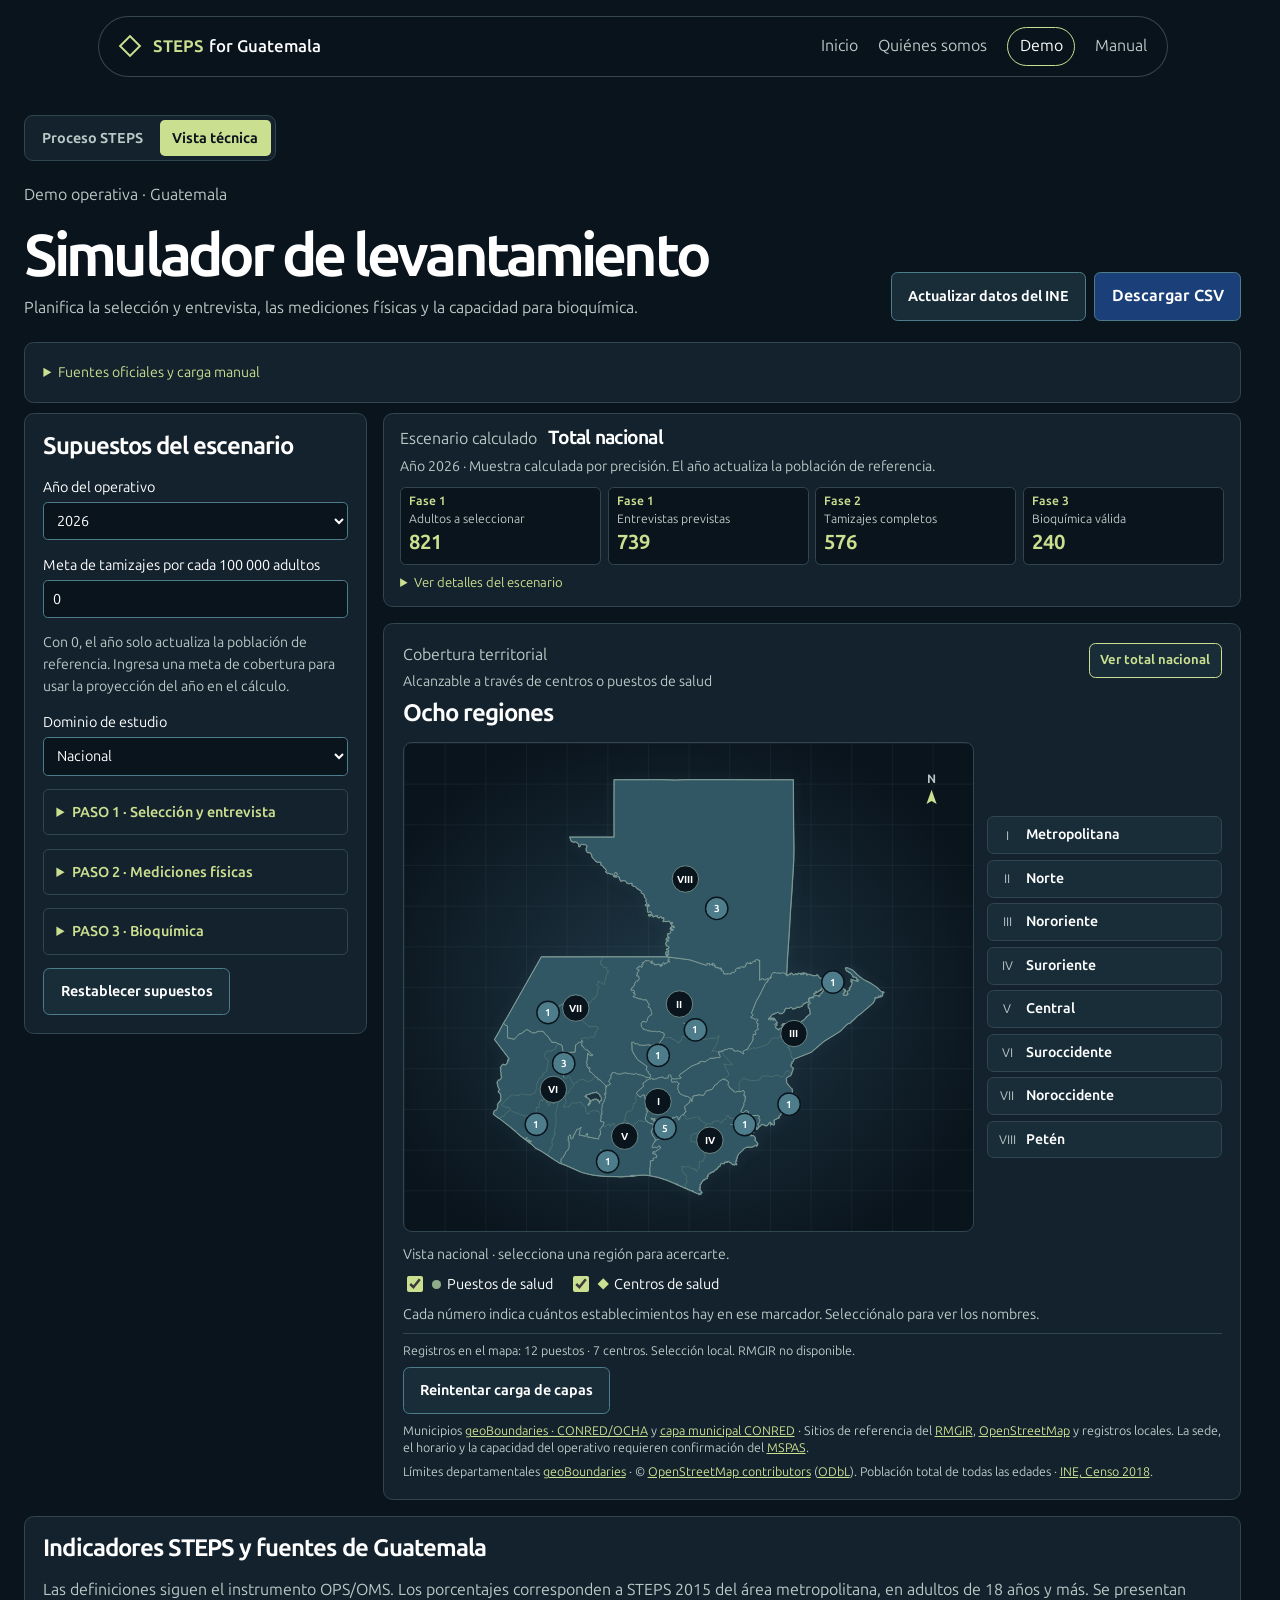
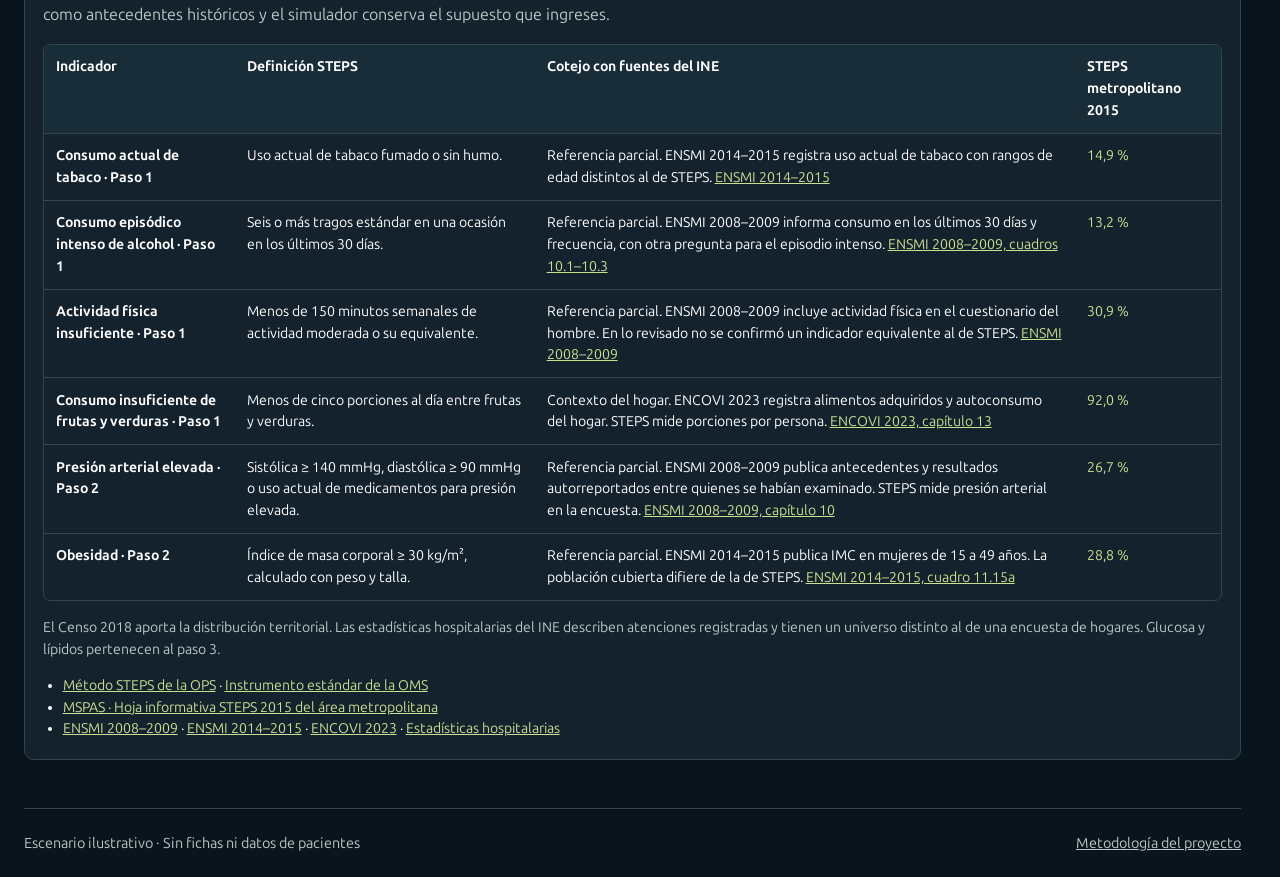
==== commit 13965145: "Completar el hito de STEPS para el Datatón" ====
--- a/demo.html
+++ b/demo.html
@@ -5,77 +5,144 @@
   <meta name="viewport" content="width=device-width, initial-scale=1">
   <title>STEPS for Guatemala · Simulador</title>
   <link rel="stylesheet" href="./assets/site.css">
+  <script src="./assets/population-projections.js" defer></script>
   <script src="./assets/territory.js" defer></script>
   <script src="./assets/regional-map.js" defer></script>
   <script src="./assets/planner.js" defer></script>
   <script src="./assets/health-sites.js" defer></script>
   <script src="./assets/regional-detail.js" defer></script>
   <script src="./assets/demo.js" defer></script>
+  <script src="./assets/ine-update.js" defer></script>
+  <script src="./assets/demo-views.js" defer></script>
 </head>
-<body>
-  <header class="site-header"><nav class="nav wrap" aria-label="Navegación principal">
+<body class="demo-page">
+  <header class="site-header pill-header"><nav class="nav wrap" aria-label="Navegación principal">
     <a class="brand" href="./index.html"><span class="brand-mark" aria-hidden="true"></span><strong>STEPS</strong> for Guatemala</a>
-    <div class="nav-links"><a href="./index.html">Proyecto</a><a href="./demo.html" aria-current="page">Demo</a></div>
+    <div class="nav-links"><a href="./index.html">Inicio</a><a class="nav-team" href="./equipo.html">Quiénes somos</a><a href="./demo.html" class="nav-cta" aria-current="page">Demo</a><a href="./manual.html">Manual</a></div>
   </nav></header>
-  <main class="wrap demo">
+  <div class="wrap demo-view-tabs">
+    <nav class="demo-views" aria-label="Vistas de la demo">
+      <a href="./poblacion.html">Proceso STEPS</a>
+      <a href="./demo.html" aria-current="page">Vista técnica</a>
+    </nav>
+  </div>
+  <main class="wrap demo demo-view-content">
     <header class="demo-header">
-      <div><p class="eyebrow">Demo operativa · Guatemala</p><h1>Simulador de levantamiento</h1><p>Calcula la muestra para el paso 2 y comprueba si hay cupos para el paso 3.</p></div>
-      <button class="button" type="button" id="export">Descargar CSV</button>
+      <div><p class="eyebrow">Demo operativa · Guatemala</p><h1>Simulador de levantamiento</h1><p>Planifica la selección y entrevista, las mediciones físicas y la capacidad para bioquímica.</p></div>
+      <div class="demo-actions">
+        <button class="secondary" type="button" id="ine-update">Actualizar datos del INE</button>
+        <button class="button" type="button" id="export">Descargar CSV</button>
+      </div>
     </header>
     <noscript>Activa JavaScript para usar el simulador.</noscript>
+    <details id="ine-sources" class="panel ine-sources">
+      <summary>Fuentes oficiales y carga manual</summary>
+      <p class="note"><a href="https://datos.ine.gob.gt/group/poblacion">Datos abiertos del INE</a> · <a href="https://www.ine.gob.gt/censo-poblacion/">Censo 2018</a> · <a href="https://www.ine.gob.gt/proyecciones/">Proyecciones del INE</a> · <a href="https://www.ine.gob.gt/ine/wp-content/uploads/2020/08/01-Metodologia-Nacional.pdf">PDF nacional, cuadro 9</a></p>
+      <p class="note">La consulta recalcula el total de 18 a 69 años a partir de las edades simples del cuadro 9. El Censo 2018 es la base histórica del reparto regional.</p>
+      <label>Cargar el PDF nacional descargado<input type="file" id="ine-file" accept=".pdf,application/pdf"></label>
+    </details>
+    <p id="ine-status" class="note" role="status"></p>
     <div class="dashboard">
       <section class="panel settings" aria-labelledby="config-title">
         <h2 id="config-title">Supuestos del escenario</h2>
         <form id="settings">
+          <label>Año del operativo<select name="year"><option>2026</option><option>2027</option><option>2028</option><option>2029</option><option>2030</option><option>2031</option><option>2032</option><option>2033</option><option>2034</option><option>2035</option></select></label>
+          <label>Meta de tamizajes por cada 100 000 adultos
+            <input name="coverageRate" type="number" value="0" min="0" max="100000" step="1" required aria-describedby="coverage-rate-note">
+          </label>
+          <p class="note" id="coverage-rate-note">Con 0, el año solo actualiza la población de referencia. Ingresa una meta de cobertura para usar la proyección del año en el cálculo.</p>
           <label>Dominio de estudio<select name="domain"><option value="national">Nacional</option><option value="regional">Ocho dominios regionales</option></select></label>
-          <fieldset><legend>Diseño muestral hasta el paso 2</legend>
-            <label>Indicador de diseño
-              <select name="indicator" aria-describedby="design-note indicator-reference">
-                <option value="conservador">Sin prevalencia previa · criterio conservador</option>
-                <optgroup label="Paso 1 · Entrevista">
-                  <option value="tabaco">Consumo actual de tabaco</option>
-                  <option value="alcohol">Consumo episódico intenso de alcohol</option>
-                  <option value="inactividad">Actividad física insuficiente</option>
-                  <option value="alimentacion">Consumo insuficiente de frutas y verduras</option>
-                </optgroup>
-                <optgroup label="Paso 2 · Mediciones físicas">
-                  <option value="presion">Presión arterial elevada</option>
-                  <option value="obesidad">Obesidad</option>
-                </optgroup>
-              </select>
-            </label>
-            <div class="form-grid">
-              <label>Prevalencia esperada (%)<input name="prevalence" type="number" value="50" min="1" max="99" required></label>
-              <label>Error absoluto (p. p.)<input name="margin" type="number" value="5" min="1" max="25" step="0.1" required></label>
-              <label>Efecto de diseño (DEFF)<input name="deff" type="number" value="1.5" min="1" max="10" step="0.1" required></label>
-            </div>
-            <p id="design-note" class="note"></p>
-            <p id="indicator-reference" class="note" aria-live="polite" hidden></p>
-            <p class="note"><a href="#cotejo-indicadores">Ver el cotejo OPS/OMS e INE</a></p>
-          </fieldset>
-          <fieldset><legend>Participación esperada</legend>
-            <div class="form-grid">
+          <details class="settings-step" name="settings-step">
+            <summary>PASO 1 · Selección y entrevista</summary>
+            <div class="settings-fields">
+              <p class="note">El INE selecciona la muestra, entrevista y cita para las mediciones. El tamaño inicial también contempla la participación esperada en el paso 2.</p>
+              <label>Indicador de diseño
+                <select name="indicator" aria-describedby="design-note indicator-reference">
+                  <option value="conservador">Sin prevalencia previa · criterio conservador</option>
+                  <optgroup label="Paso 1 · Entrevista">
+                    <option value="tabaco">Consumo actual de tabaco</option>
+                    <option value="alcohol">Consumo episódico intenso de alcohol</option>
+                    <option value="inactividad">Actividad física insuficiente</option>
+                    <option value="alimentacion">Consumo insuficiente de frutas y verduras</option>
+                  </optgroup>
+                  <optgroup label="Paso 2 · Mediciones físicas">
+                    <option value="presion">Presión arterial elevada</option>
+                    <option value="obesidad">Obesidad</option>
+                  </optgroup>
+                </select>
+              </label>
+              <div class="form-grid">
+                <label>Prevalencia esperada (%)<input name="prevalence" type="number" value="50" min="1" max="99" required></label>
+                <label>Error absoluto (p. p.)<input name="margin" type="number" value="5" min="1" max="25" step="0.1" required></label>
+                <label>Efecto de diseño (DEFF)<input name="deff" type="number" value="1.5" min="1" max="10" step="0.1" required></label>
+              </div>
+              <p id="design-note" class="note"></p>
+              <p id="indicator-reference" class="note" aria-live="polite" hidden></p>
+              <p class="note"><a href="#cotejo-indicadores">Ver el cotejo OPS/OMS e INE</a> · <a href="./manual.html#diseno">Entender los parámetros</a></p>
               <label>Entrevista de seleccionados (%)<input name="interview" type="number" value="90" min="1" max="100" required></label>
+            </div>
+          </details>
+          <details class="settings-step" name="settings-step">
+            <summary>PASO 2 · Mediciones físicas</summary>
+            <div class="settings-fields">
               <label>Paso 2 completo de citados (%)<input name="attendance" type="number" value="78" min="1" max="100" required></label>
-            </div>
-            <p class="note">El escenario supone una cita por entrevista completa.</p>
-          </fieldset>
-          <fieldset><legend>Bioquímica · paso 3</legend>
-            <label>Modalidad<select name="mode"><option value="portable">Química seca capilar</option><option value="lab">Laboratorio de referencia</option><option value="off">Paso 3 deshabilitado</option></select></label>
-            <div id="bio-fields" class="form-grid">
-              <label>Elegibles del paso 2 a invitar (%)<input name="invite" type="number" value="60" min="0" max="100" required></label>
-              <label>Cupos totales del operativo<input name="capacity" type="number" value="300" min="0" max="10000000" required></label>
-              <label>Mediciones válidas con cupo (%)<input name="valid" type="number" value="80" min="0" max="100" required></label>
-            </div>
-            <p id="mode-note" class="note"></p>
-          </fieldset>
+              <p class="note">El MSPAS mide presión arterial, peso, talla y cintura según el protocolo. La demo supone una cita por entrevista completa.</p>
+            </div>
+          </details>
+          <details class="settings-step" name="settings-step">
+            <summary>PASO 3 · Bioquímica</summary>
+            <div class="settings-fields">
+              <p class="note">El MSPAS planifica invitaciones, cupos y mediciones válidas según su capacidad operativa.</p>
+              <label>Modalidad<select name="mode"><option value="portable">Química seca capilar</option><option value="lab">Laboratorio de referencia</option><option value="off">Paso 3 deshabilitado</option></select></label>
+              <div id="bio-fields" class="form-grid">
+                <label>Participantes del paso 2 a invitar (%)<input name="invite" type="number" value="60" min="0" max="100" required></label>
+                <label>Cupos totales del operativo<input name="capacity" type="number" value="300" min="0" max="10000000" required></label>
+                <label>Mediciones válidas con cupo (%)<input name="valid" type="number" value="80" min="0" max="100" required></label>
+              </div>
+              <p id="mode-note" class="note"></p>
+            </div>
+          </details>
           <p class="form-error" id="form-error" role="status" hidden>Completa los valores dentro de los rangos indicados para actualizar el escenario.</p>
           <button class="secondary" type="reset">Restablecer supuestos</button>
         </form>
       </section>
       <div class="workspace">
+        <section class="panel results" aria-labelledby="result-title">
+          <div class="scenario-heading">
+            <p class="eyebrow">Escenario calculado</p>
+            <h2 id="result-title">Total nacional</h2>
+          </div>
+          <p id="scenario-basis" class="note scenario-basis" role="status"></p>
+          <div class="metrics scenario-metrics">
+            <div><span class="phase-label">Fase 1</span><span>Adultos a seleccionar</span><strong id="result-sample">—</strong></div>
+            <div><span class="phase-label">Fase 1</span><span>Entrevistas previstas</span><strong id="result-step1">—</strong></div>
+            <div><span class="phase-label">Fase 2</span><span>Tamizajes completos</span><strong id="result-step2">—</strong></div>
+            <div><span class="phase-label">Fase 3</span><span>Bioquímica válida</span><strong id="result-step3">—</strong></div>
+          </div>
+          <details class="scenario-details">
+            <summary>Ver detalles del escenario</summary>
+            <p id="summary" class="note" role="status"></p>
+            <p id="scenario-coverage" class="note"></p>
+            <section class="population-context" aria-labelledby="population-title">
+              <h3 id="population-title">Población de referencia</h3>
+              <div class="metrics">
+                <div><span id="projection-total-label">Población nacional proyectada</span><strong id="projection-total">—</strong></div>
+                <div><span id="projection-adults-label">Población nacional de 18 a 69 años</span><strong id="projection-adults">—</strong></div>
+                <div><span>Población censada por país o región · 2018</span><strong id="result-population">—</strong></div>
+              </div>
+              <p class="note">El <a href="https://www.ine.gob.gt/ine/wp-content/uploads/2020/08/01-Metodologia-Nacional.pdf">cuadro 9 del INE</a> proporciona la proyección nacional. Para repartir la muestra nacional entre regiones se usan las proporciones del Censo 2018.</p>
+            </section>
+            <section class="scenario-progress" aria-labelledby="progress-title">
+              <h3 id="progress-title">Participación respecto de la muestra inicial</h3>
+              <label>Fase 1 · Entrevistas previstas<progress id="bar1" max="100" value="0" aria-label="Entrevistas previstas en relación con la muestra inicial"></progress></label>
+              <label>Fase 2 · Tamizajes completos previstos<progress id="bar2" max="100" value="0" aria-label="Tamizajes completos previstos en relación con la muestra inicial"></progress></label>
+              <label>Fase 3 · Mediciones bioquímicas válidas previstas<progress id="bar3" max="100" value="0" aria-label="Mediciones bioquímicas válidas previstas en relación con la muestra inicial"></progress></label>
+              <p id="bio-detail" class="note"></p>
+            </section>
+          </details>
+        </section>
         <section class="panel territory" aria-labelledby="territory-title">
-          <div class="panel-heading"><div><p class="eyebrow">Cobertura territorial</p><h2 id="territory-title">Ocho regiones</h2></div><button id="national" class="secondary" type="button" aria-pressed="true">Ver total nacional</button></div>
+          <div class="panel-heading"><div><p class="eyebrow">Cobertura territorial</p><p class="note map-subtitle">Alcanzable a través de centros o puestos de salud</p><h2 id="territory-title">Ocho regiones</h2></div><div class="map-actions"><button id="map-back" class="secondary" type="button" hidden></button><button id="national" class="secondary" type="button" aria-pressed="true">Ver total nacional</button></div></div>
           <div class="map-layout">
             <div class="map-surface">
               <svg id="region-map" viewBox="0 0 560 480" role="group" aria-label="Mapa interactivo de las ocho regiones de Guatemala">
@@ -90,11 +157,13 @@
                   <path id="map-country" aria-hidden="true"/>
                   <g id="map-regions"></g>
                   <path id="map-departments" aria-hidden="true"/>
+                  <g id="map-municipalities"></g>
+                  <g id="map-facility-leaders" aria-hidden="true"></g>
+                  <g id="map-facilities"></g>
                   <g id="map-labels" aria-hidden="true"></g>
-                  <g id="map-municipalities"></g>
-                  <g id="map-facilities"></g>
                 </g>
               </svg>
+              <span id="map-region-name" class="map-region-name" aria-hidden="true" hidden></span>
             </div>
             <div id="region-grid" class="region-grid" aria-label="Lista de regiones"></div>
           </div>
@@ -108,9 +177,9 @@
               <label><input id="show-posts" type="checkbox" checked><span class="key-post" aria-hidden="true"></span> Puestos de salud</label>
               <label><input id="show-centres" type="checkbox" checked><span class="key-centre" aria-hidden="true"></span> Centros de salud</label>
             </div>
-            <p class="note">Un número agrupa varios establecimientos cercanos. Selecciona el marcador para consultar los nombres.</p>
+            <p id="map-marker-guide" class="note"></p>
             <p id="district-status" class="note" role="status"></p>
-            <p id="facility-status" class="note" role="status"></p>
+            <p id="facility-status" class="note map-footnote" role="status"></p>
             <div id="facility-detail" class="facility-detail note" aria-live="polite" hidden></div>
             <div id="municipal-sites" class="municipal-sites" hidden></div>
             <section id="cajola-profile" class="municipal-profile" aria-label="Ficha territorial de Cajolá" hidden>
@@ -122,40 +191,12 @@
             </section>
             <p id="olintepeque-note" class="note" hidden>El puesto de la colonia El Trigal se registra por separado, pendiente de coordenadas verificadas. <a href="https://agn.gt/puesto-de-salud-en-olintepeque-quetzaltenango-ya-inicio-labores">Fuente: AGN</a>.</p>
             <button id="reload-layers" class="secondary" type="button" hidden>Reintentar carga de capas</button>
-            <p class="note">Municipios <a href="https://www.geoboundaries.org/api/current/gbOpen/GTM/ADM2/">geoBoundaries · CONRED/OCHA</a> y <a href="https://sig.conred.gob.gt/server/rest/services/Hosted/Limites_municipales/FeatureServer/0">capa municipal CONRED</a> · Sitios de referencia del <a href="https://rmgir.proyectomesoamerica.org/server/rest/services/RMGIR/Guatemala_Sistema_Expuesto_WGS1984/MapServer/2">RMGIR</a>, <a href="https://www.openstreetmap.org/copyright">OpenStreetMap</a> y registros locales. La sede, el horario y la capacidad del operativo requieren confirmación del <a href="https://establecimientosdesalud.mspas.gob.gt/">MSPAS</a>.</p>
-          </div>
-          <p class="note">Límites departamentales <a href="https://www.geoboundaries.org/api/current/gbOpen/GTM/ADM1/">geoBoundaries</a> · © <a href="https://www.openstreetmap.org/copyright">OpenStreetMap contributors</a> (<a href="https://opendatacommons.org/licenses/odbl/1-0/">ODbL</a>). Población total de todas las edades · <a href="https://www.ine.gob.gt/sistema/uploads/2021/11/19/202111192139096rGNQ5SfAlepmPGfYTovW9MF6X2turyT.pdf">INE, Censo 2018</a>.</p>
-          <p class="note"><a id="open-tableau-map" href="#mapa-tableau">Ver el mapa de establecimientos en Tableau Public ↗</a></p>
-        </section>
-        <section class="panel results" aria-labelledby="result-title">
-          <p class="eyebrow">Escenario calculado</p>
-          <h2 id="result-title">Total nacional</h2>
-          <p id="summary" class="note" role="status"></p>
-          <div class="metrics">
-            <div><span>Adultos a seleccionar</span><strong id="result-sample">—</strong></div>
-            <div><span>Población censada · 2018</span><strong id="result-population">—</strong></div>
-            <div><span>Brecha de cupos · paso 3</span><strong id="result-gap">—</strong></div>
-          </div>
-          <ol class="funnel">
-            <li><div><span>1. Entrevista y cita · INE</span><strong id="result-step1">—</strong></div><progress id="bar1" max="100" value="0" aria-label="Entrevistas previstas"></progress></li>
-            <li><div><span>2. Tamizaje completo en sede · MSPAS</span><strong id="result-step2">—</strong></div><progress id="bar2" max="100" value="0" aria-label="Tamizajes previstos"></progress></li>
-            <li><div><span>3. Mediciones bioquímicas válidas · MSPAS</span><strong id="result-step3">—</strong></div><progress id="bar3" max="100" value="0" aria-label="Mediciones bioquímicas válidas previstas"></progress></li>
-          </ol>
-          <p id="bio-detail" class="note"></p>
+            <p class="note map-footnote">Municipios <a href="https://www.geoboundaries.org/api/current/gbOpen/GTM/ADM2/">geoBoundaries · CONRED/OCHA</a> y <a href="https://sig.conred.gob.gt/server/rest/services/Hosted/Limites_municipales/FeatureServer/0">capa municipal CONRED</a> · Sitios de referencia del <a href="https://rmgir.proyectomesoamerica.org/server/rest/services/RMGIR/Guatemala_Sistema_Expuesto_WGS1984/MapServer/2">RMGIR</a>, <a href="https://www.openstreetmap.org/copyright">OpenStreetMap</a> y registros locales. La sede, el horario y la capacidad del operativo requieren confirmación del <a href="https://establecimientosdesalud.mspas.gob.gt/">MSPAS</a>.</p>
+          </div>
+          <p class="note map-footnote">Límites departamentales <a href="https://www.geoboundaries.org/api/current/gbOpen/GTM/ADM1/">geoBoundaries</a> · © <a href="https://www.openstreetmap.org/copyright">OpenStreetMap contributors</a> (<a href="https://opendatacommons.org/licenses/odbl/1-0/">ODbL</a>). Población total de todas las edades · <a href="https://www.ine.gob.gt/sistema/uploads/2021/11/19/202111192139096rGNQ5SfAlepmPGfYTovW9MF6X2turyT.pdf">INE, Censo 2018</a>.</p>
         </section>
       </div>
     </div>
-    <details class="panel tableau-reference" id="mapa-tableau">
-      <summary>Explorar el mapa en Tableau Public</summary>
-      <div class="tableau-content">
-        <p class="note">Mapa de los Establecimientos del Sistema de Salud de Guatemala, publicado por Wilder. Usa los controles del tablero para explorar los servicios. <a href="https://public.tableau.com/app/profile/wobautista/viz/MapadelosEstablecimientosdelSistemadeSaluddeGuatemala/Dashboard1" target="_blank" rel="noopener noreferrer">Abrir directamente en Tableau Public ↗</a></p>
-        <div class="tableau-viewport">
-          <iframe title="Mapa de establecimientos de salud de Guatemala en Tableau Public" loading="lazy"
-            data-src="https://public.tableau.com/views/MapadelosEstablecimientosdelSistemadeSaluddeGuatemala/Dashboard1?:embed=yes&amp;:showVizHome=no&amp;:tabs=no"
-            referrerpolicy="no-referrer" allowfullscreen></iframe>
-        </div>
-      </div>
-    </details>
     <section class="panel indicator-crosswalk" id="cotejo-indicadores" aria-labelledby="crosswalk-title">
       <h2 id="crosswalk-title">Indicadores STEPS y fuentes de Guatemala</h2>
       <p>Las definiciones siguen el instrumento OPS/OMS. Los porcentajes corresponden a STEPS 2015 del área metropolitana, en adultos de 18 años y más. Se presentan como antecedentes históricos y el simulador conserva el supuesto que ingreses.</p>
--- a/assets/site.css
+++ b/assets/site.css
@@ -56,72 +56,76 @@
 .button:hover:not(:disabled) { background: #28528d; border-color: var(--muted-green); }
 .secondary { border: 1px solid var(--blue-gray); color: var(--text); background: var(--surface); font-size: .9rem; }
 .secondary:hover, .secondary[aria-pressed="true"] { border-color: var(--accent); color: var(--accent); }
-.landing .site-header {
-  position: fixed; inset: 1rem 0 auto; background: transparent; border: 0; backdrop-filter: none;
-}
-.landing .nav {
+.pill-header { background: transparent; border: 0; backdrop-filter: none; }
+.landing .pill-header { position: fixed; inset: 1rem 0 auto; }
+.demo-page .pill-header { padding-top: 1rem; }
+.pill-header .nav {
   width: min(1070px, calc(100% - 2rem)); min-height: 3.8rem; padding-inline: 1.2rem;
   border: 1px solid #7f9c9660; border-radius: 3rem; background: #0a141de0; backdrop-filter: blur(16px);
 }
 .nav-cta { border: 1px solid var(--accent); color: var(--text) !important; padding: .36rem .72rem; border-radius: 2rem; }
-.landing .nav-links { align-items: center; }
-.landing { background: var(--bg); }
+.pill-header .nav-links { align-items: center; }
+.landing { --scene-blend: clamp(4rem, 8vw, 7rem); background: var(--bg); }
 .hero {
   position: relative; isolation: isolate; overflow: hidden; display: flex; align-items: center;
   background: var(--bg);
 }
 .hero { min-height: 98svh; padding-block: clamp(8rem, 16vh, 12rem) 7rem; }
-.scene-photo { position: absolute; inset: 0; width: 100%; height: 100%; object-fit: cover; z-index: -2; }
+.scene { position: relative; isolation: isolate; overflow: hidden; background: var(--bg); }
+.scene + .scene {
+  margin-top: calc(-1 * var(--scene-blend));
+  mask-image: linear-gradient(to bottom, transparent, #000 var(--scene-blend));
+}
+.scene-photo {
+  position: absolute; inset: -7% 0; width: 100%; height: 114%; object-fit: cover; z-index: -2;
+  transform: translateY(var(--scene-depth, 0%));
+}
+.scene::before { content: ""; position: absolute; z-index: -1; inset: 0; pointer-events: none; }
 .hero .scene-photo { object-position: 65% center; }
-.hero::before, .clinic-scene::before { content: ""; position: absolute; z-index: -1; inset: 0; pointer-events: none; }
 .hero::before {
   background: linear-gradient(90deg, #0a141d90, #0a141d50 40%, transparent 72%),
-    linear-gradient(0deg, var(--bg), transparent 36%);
+    linear-gradient(0deg, #0a141d9e, transparent 36%);
 }
 .hero h1 {
   font-weight: 800; text-transform: uppercase; font-size: clamp(2.7rem, 7vw, 6.8rem);
   line-height: .98; letter-spacing: -.05em; margin-bottom: 1.4rem; max-width: 13ch;
 }
 .hero h1 em { font-style: normal; color: var(--accent); }
-.hero-copy > p:not(.eyebrow), .clinic-copy > p:not(.eyebrow) {
+.hero-copy > p:not(.eyebrow), .scene-copy > p {
   color: var(--text); font-size: clamp(1rem, 2vw, 1.18rem); max-width: 39rem; margin-bottom: 1.5rem;
 }
 .hero-actions { display: flex; gap: .7rem; flex-wrap: wrap; }
-.hero-actions .secondary, .clinic-copy .secondary { background: #13222de6; }
+.hero-actions .secondary, .scene-copy .secondary { background: #13222de6; }
 .scene-next {
-  position: absolute; bottom: 1.15rem; inset-inline: 0; width: fit-content; margin-inline: auto;
+  position: absolute; bottom: calc(var(--scene-blend) + 1.15rem); inset-inline: 0; width: fit-content; margin-inline: auto;
   display: grid; justify-items: center; gap: .5rem; color: var(--muted); font-size: .8rem;
   letter-spacing: .08em; text-decoration: none;
 }
 .scene-next::after { content: ""; width: 1px; height: 1.5rem; background: linear-gradient(var(--accent), transparent); }
-.clinic-scene {
-  position: relative; isolation: isolate; overflow: hidden; display: grid; align-items: end;
-  aspect-ratio: 1672 / 941; min-height: 31rem;
-  padding-block: 4.5rem clamp(2.5rem, 6vw, 5.5rem);
-}
-.clinic-photo {
-  position: absolute; inset: 0; width: 100%; height: 100%;
-  object-fit: cover; object-position: 57% center; z-index: -2;
-}
-.clinic-scene::before {
-  background:
-    linear-gradient(0deg, #0a141d 0%, #0a141de8 10%, #0a141d50 43%, transparent 68%),
-    linear-gradient(90deg, #0a141de0, #0a141d65 35%, transparent 64%),
-    linear-gradient(180deg, #0a141d, transparent 21%);
-}
-.clinic-copy h2 {
-  max-width: 12ch; font-size: clamp(2.1rem, 4.4vw, 4.3rem);
-  line-height: 1; text-wrap: balance;
-}
-.clinic-copy > p:not(.eyebrow) { max-width: 34rem; }
-.clinic-copy .eyebrow { color: var(--accent); }
-.scene-entered .clinic-photo { animation: scene-fade 800ms ease-out both; }
-.scene-entered .clinic-copy { animation: scene-reveal 480ms ease-out both; }
-@keyframes scene-fade { from { opacity: .45; } to { opacity: 1; } }
+.steps-intro, .clinic-scene {
+  display: grid; align-items: end; min-height: clamp(32rem, 75svh, 48rem);
+  padding-block: calc(var(--scene-blend) + 2rem) calc(var(--scene-blend) + 1.75rem);
+}
+.clinic-scene { min-height: clamp(34rem, 83svh, 56rem); }
+.clinic-scene .scene-photo { object-position: 58% center; }
+.steps-intro .scene-photo { object-position: center 57%; }
+.steps-intro::before, .clinic-scene::before {
+  background: linear-gradient(90deg, #0a141df0, #0a141da6 42%, #0a141d15 78%),
+    linear-gradient(0deg, #0a141de0, transparent 49%);
+}
+.scene-copy .eyebrow { color: var(--accent); font-size: .9rem; }
+.scene-copy h2 { font-size: clamp(2.6rem, 5vw, 4.5rem); }
+.scene-copy > p { max-width: 38rem; }
 @keyframes scene-reveal { from { opacity: .5; transform: translateY(.7rem); } to { opacity: 1; transform: translateY(0); } }
-.landing #flujo, .landing #puesto { scroll-margin-top: 5rem; }
+.landing .scene[id] { scroll-margin-top: 5rem; }
 .section { border-top: 1px solid var(--line); padding-block: 3.15rem; }
-.methodology { padding-block: clamp(3rem, 8vw, 6rem); }
+.methodology { padding-block: calc(var(--scene-blend) + 2rem) clamp(3.5rem, 9vw, 7rem); }
+.methodology .scene-photo { object-position: center 42%; }
+.methodology::before {
+  background: linear-gradient(180deg, #0a141df5, #0a141dc9 22%, #0a141da8 52%, #0a141df2 88%, var(--bg)),
+    linear-gradient(90deg, #0a141da0, transparent 75%);
+}
+.methodology .eyebrow, .methodology .step-track button:not([aria-selected="true"]) { color: var(--text); }
 .methodology h2 { font-size: clamp(2.1rem, 4vw, 3.5rem); }
 .step-track { display: grid; grid-template-columns: repeat(3, minmax(0, 1fr)); gap: clamp(.3rem, 2vw, 1.15rem); position: relative; margin-block: 2rem 1.5rem; }
 .step-track::before { content: ""; position: absolute; top: 1.42rem; left: 15%; right: 15%; border-top: 1px solid var(--blue-gray); }
@@ -149,12 +153,29 @@
 .split article p:last-child { margin-bottom: 0; }
 @media (prefers-reduced-motion: no-preference) { .landing { scroll-behavior: smooth; } html:has(.landing) { scroll-behavior: smooth; } }
 @media (prefers-reduced-motion: reduce) {
-  .scene-entered .clinic-photo, .scene-entered .clinic-copy, .step-track:not([hidden]) + .step-content .step-panel { animation: none; }
+  .scene-photo { transform: none; }
+  .step-track:not([hidden]) + .step-content .step-panel { animation: none; }
   .step-track button > span { transition: none; }
 }
 .footer { padding-block: 1.45rem; border-top: 1px solid var(--line); display: flex; flex-wrap: wrap; justify-content: space-between; gap: .75rem; color: var(--muted); font-size: .9rem; }
 .demo { padding-block: 2.5rem 3rem; }
+html:has(.demo-page) { scrollbar-gutter: stable; }
+.demo-page .demo { padding-top: 0; }
+.demo-view-tabs { padding-top: clamp(1.35rem, 3vw, 2.5rem); }
+@media (prefers-reduced-motion: no-preference) {
+  .demo-view-content { animation: demo-view-in 220ms ease-out; }
+}
+@keyframes demo-view-in {
+  from { opacity: .4; transform: translateY(5px); }
+  to { opacity: 1; transform: translateY(0); }
+}
 .demo-header { display: flex; align-items: flex-end; justify-content: space-between; gap: 1rem; margin-bottom: 1.35rem; }
+.demo-actions { display: flex; flex-wrap: wrap; gap: .5rem; }
+.ine-sources { padding: .6rem .85rem; margin-bottom: .65rem; }
+.ine-sources summary { cursor: pointer; color: var(--accent); font-size: .88rem; }
+.ine-sources p, .ine-sources label { margin-top: .45rem; }
+.ine-sources input { max-width: 25rem; }
+#ine-status:not(:empty) { margin-bottom: .65rem; }
 .demo-header h1 { font-size: clamp(2.1rem, 5vw, 3.7rem); margin-bottom: .4rem; }
 .demo-header p:last-child { margin-bottom: 0; }
 .dashboard { display: grid; grid-template-columns: minmax(17rem, .72fr) minmax(0, 1.8fr); align-items: start; gap: 1rem; }
@@ -165,8 +186,16 @@
 .panel-heading .eyebrow { margin-bottom: .25rem; }
 form { display: grid; gap: .85rem; }
 form > .secondary { justify-self: start; }
-fieldset { min-inline-size: 0; display: grid; gap: .7rem; margin: 0; padding: .7rem; border: 1px solid var(--line); border-radius: .35rem; }
-legend { color: var(--accent); padding-inline: .3rem; font-weight: 650; font-size: .9rem; }
+.settings-step { border: 1px solid var(--line); border-radius: .35rem; }
+.settings-step summary { color: var(--accent); font-weight: 650; font-size: .9rem; padding: .68rem .75rem; cursor: pointer; }
+.settings-step[open] summary { background: var(--surface); border-bottom: 1px solid var(--line); border-radius: .35rem .35rem 0 0; }
+.settings-fields { display: grid; gap: .7rem; padding: .75rem; }
+@media (min-width: 821px) {
+  .settings {
+    position: sticky; top: 5.25rem; max-height: calc(100vh - 6rem);
+    max-height: calc(100dvh - 6rem); overflow-y: auto; scrollbar-width: thin;
+  }
+}
 label { display: grid; gap: .24rem; font-size: .9rem; }
 input, select { width: 100%; min-width: 0; min-height: 2.4rem; border: 1px solid var(--blue-gray); border-radius: .3rem; background: var(--bg); color: var(--text); padding: .4rem .55rem; }
 .form-grid { display: grid; grid-template-columns: repeat(auto-fit, minmax(min(7rem, 100%), 1fr)); gap: .6rem; align-items: end; }
@@ -177,11 +206,19 @@
   gap: .85rem; align-items: center; margin-bottom: .7rem;
 }
 .map-surface {
-  min-width: 0; overflow: hidden;
+  position: relative; min-width: 0; overflow: hidden;
   border: 1px solid var(--line); border-radius: .55rem;
   background: radial-gradient(ellipse at 48% 53%, #203947, var(--bg) 78%);
 }
 #region-map { display: block; width: 100%; height: auto; }
+.map-actions { display: flex; flex-wrap: wrap; gap: .4rem; }
+.map-actions button { min-height: 2.15rem; padding: .4rem .65rem; font-size: .82rem; }
+.map-region-name {
+  position: absolute; top: .55rem; left: .55rem; pointer-events: none;
+  padding: .24rem .55rem; border: 1px solid var(--muted-green); border-radius: .3rem;
+  background: var(--bg); color: var(--text); font-size: .82rem; font-weight: 650;
+}
+#map-facility-leaders line { vector-effect: non-scaling-stroke; stroke: var(--muted-green); stroke-width: 1; opacity: .75; pointer-events: none; }
 #map-grid path { fill: none; stroke: var(--muted-green); stroke-width: .65; opacity: .24; }
 .map-compass { fill: var(--muted); font: 700 12px "Ubuntu Sans", system-ui, sans-serif; }
 .map-compass path { fill: var(--accent); }
@@ -206,7 +243,7 @@
 .facility-marker.centre, .key-centre { fill: var(--accent); background: var(--accent); }
 .facility-marker .facility-target { fill: transparent; stroke: none; }
 .facility-marker:is(:hover, :focus-visible) { stroke: var(--text); }
-.region-detail { display: grid; gap: .5rem; margin-block: .85rem; }
+.region-detail { display: grid; gap: .5rem; margin-block: .65rem .4rem; }
 .region-detail button { justify-self: start; }
 .map-legend { display: flex; flex-wrap: wrap; gap: .45rem 1rem; }
 .map-legend label { display: inline-flex; align-items: center; gap: .42rem; }
@@ -225,7 +262,9 @@
   fill: none; stroke: var(--muted-green); stroke-width: .9; stroke-linejoin: round;
   pointer-events: none; transition: stroke 250ms ease, stroke-width 250ms ease;
 }
-.map-region[aria-pressed="false"]:is(:hover, :focus-visible) .region-fill { fill: var(--blue-gray); }
+.map-region[aria-pressed="false"]:is([data-preview="true"], :hover, :focus-visible) .region-fill { fill: #416978; }
+.map-region[data-preview="true"] .region-outline { stroke: var(--sage); stroke-width: 1.5; }
+.map-marker[data-preview="true"] .marker-disc { stroke: var(--accent); stroke-width: 1.5; }
 .map-region:focus-visible .region-outline { stroke: var(--text); stroke-width: 1.9; }
 .map-region[aria-pressed="true"] .region-fill { fill: var(--navy); }
 .map-region[aria-pressed="true"] .region-outline { stroke: var(--accent); stroke-width: 1.8; }
@@ -264,33 +303,29 @@
 .metrics div { display: grid; align-content: start; padding: .65rem; background: var(--bg); border-radius: .35rem; border: 1px solid var(--line); }
 .metrics span { color: var(--muted); font-size: .89rem; }
 .metrics strong { color: var(--accent); font-size: clamp(1.06rem, 3vw, 1.85rem); overflow-wrap: anywhere; font-variant-numeric: tabular-nums; }
-.funnel { padding-left: 0; list-style: none; margin: 1rem 0 .65rem; }
-.funnel li { margin-bottom: .38rem; }
-.funnel li div { display: flex; justify-content: space-between; align-items: end; gap: .75rem; font-size: .9rem; }
 progress { display: block; appearance: none; -webkit-appearance: none; width: 100%; height: .55rem; margin-top: .24rem; border: 0; border-radius: .5rem; overflow: hidden; background: var(--line); color: var(--sage); }
 progress::-webkit-progress-bar { background: var(--line); }
 progress::-webkit-progress-value { background: var(--sage); }
 progress::-moz-progress-bar { background: var(--sage); }
 @media (max-width: 820px) {
   .dashboard { grid-template-columns: 1fr; }
-  .clinic-scene { aspect-ratio: auto; min-height: min(42rem, 105svh); }
-  .clinic-scene::before {
-    background: linear-gradient(0deg, #0a141d 4%, #0a141ded 29%, #0a141d50 60%, transparent 76%),
-      linear-gradient(180deg, #0a141d, transparent 17%);
+  .steps-intro::before, .clinic-scene::before {
+    background: linear-gradient(0deg, #0a141df5 20%, #0a141dce 54%, #0a141d38 87%);
   }
-  .clinic-copy h2 { max-width: 18ch; }
 }
 @media (max-width: 520px) {
   .wrap { width: calc(100% - 1.5rem); }
   .section { padding-block: 2.2rem; }
   .hero { min-height: 84svh; padding-block: 7rem 5rem; }
   .hero .scene-photo { object-position: 62% center; }
-  .clinic-photo { object-position: 54% center; }
-  .hero::before { background: linear-gradient(0deg, var(--bg), #0a141d60 58%, transparent), linear-gradient(90deg, #0a141d88, transparent); }
-  .landing .nav { padding-inline: .8rem; gap: .45rem; }
+  .steps-intro .scene-photo { object-position: 54% center; }
+  .clinic-scene .scene-photo { object-position: 63% center; }
+  .methodology .scene-photo { object-position: 62% center; }
+  .hero::before { background: linear-gradient(0deg, #0a141daa, #0a141d60 58%, transparent), linear-gradient(90deg, #0a141d88, transparent); }
+  .pill-header .nav { padding-inline: .8rem; gap: .45rem; }
   .brand { gap: .22rem; font-size: .91rem; }
   .brand-mark { flex: 0 0 .8rem; width: .8rem; height: .8rem; margin-right: .35rem; }
-  .landing .nav-links a:not(.nav-cta) { display: none; }
+  .landing .nav-links a:not(.nav-cta, .nav-team) { display: none; }
   .split { grid-template-columns: 1fr; }
   .demo-header { align-items: flex-start; flex-direction: column; }
   .panel-heading { flex-wrap: wrap; }
@@ -318,7 +353,13 @@
 
 .territory-navigation { display: flex; flex-wrap: wrap; gap: .65rem; }
 .territory-navigation label { flex: 1 1 9rem; min-width: 0; }
-#facility-status { border-top: 1px solid var(--line); padding-top: .65rem; }
+.map-footnote, .municipal-sites, .municipal-profile, .territory .facility-detail {
+  font-size: .78rem; line-height: 1.4;
+}
+#district-status:empty { display: none; }
+#facility-status { border-top: 1px solid var(--line); padding-top: .45rem; }
+.municipal-sites { padding: .5rem .65rem; }
+.municipal-sites h3 { font-size: .86rem; margin-bottom: .2rem; }
 #map-camera[data-drill="true"] #map-regions { visibility: hidden; }
 .municipal-boundary { fill: #274658; stroke: var(--muted-green); }
 .municipal-boundary[role="button"] { cursor: pointer; }
@@ -329,18 +370,102 @@
 }
 .facility-marker.group text { fill: var(--text); }
 .municipal-sites, .municipal-profile {
-  padding: .85rem; border: 1px solid var(--line); border-radius: .45rem; background: var(--bg);
-}
-.municipal-sites h3, .municipal-profile h3 { font-size: 1rem; margin: 0 0 .4rem; }
+  border: 1px solid var(--line); border-radius: .45rem; background: var(--bg);
+}
+.municipal-profile { padding: .65rem; }
+.municipal-profile h3 { font-size: .9rem; margin: 0 0 .3rem; }
 .municipal-sites ol { margin: 0; padding-left: 1.35rem; }
-.municipal-profile dl { display: grid; gap: .25rem; margin: .65rem 0 0; font-size: .88rem; }
+.municipal-profile dl { display: grid; gap: .25rem; margin: .45rem 0 0; }
 .municipal-profile dt { color: var(--text); font-weight: 700; }
 .municipal-profile dd { margin: 0 0 .45rem; color: var(--muted); }
 .municipal-sites a, .municipal-profile a { color: var(--accent); }
 
-.tableau-reference { margin-top: 1rem; }
-.tableau-reference summary { cursor: pointer; font-weight: 700; }
-.tableau-reference summary::marker { color: var(--accent); }
-.tableau-content { display: grid; gap: .75rem; padding-top: .75rem; }
-.tableau-viewport { background: var(--bg); border: 1px solid var(--line); border-radius: .45rem; overflow: hidden; }
-.tableau-viewport iframe { display: block; width: 100%; height: clamp(31rem, 80vh, 61rem); border: 0; }
+.results { padding: .8rem 1rem; }
+.scenario-heading { display: flex; flex-wrap: wrap; align-items: baseline; gap: .25rem .65rem; }
+.scenario-heading :is(p, h2) { margin: 0; }
+.scenario-heading h2 { font-size: 1.2rem; }
+.scenario-metrics {
+  grid-template-columns: repeat(auto-fit, minmax(min(7.5rem, 100%), 1fr));
+  gap: .4rem; margin-top: .55rem;
+}
+.scenario-metrics div { padding: .35rem .5rem; }
+.scenario-metrics span { font-size: .76rem; line-height: 1.25; }
+.scenario-metrics .phase-label { color: var(--accent); font-weight: 650; margin-bottom: .18rem; }
+.map-subtitle { margin-bottom: .4rem; }
+.scenario-metrics strong { font-size: 1.27rem; }
+.scenario-details { margin-top: .5rem; }
+.scenario-details summary { cursor: pointer; color: var(--accent); font-size: .82rem; }
+.scenario-details[open] summary { margin-bottom: .55rem; }
+.population-context, .scenario-progress { display: grid; gap: .55rem; margin-top: .85rem; }
+.population-context h3, .scenario-progress h3 { margin: 0; font-size: 1rem; }
+.population-context .metrics { margin-top: 0; grid-template-columns: repeat(auto-fit, minmax(min(9rem, 100%), 1fr)); }
+.scenario-progress label { gap: 0; font-size: .82rem; }
+.manual { max-width: 56rem; }
+.manual h1 { margin-bottom: 1rem; }
+.manual section { margin-top: 1rem; }
+.manual :is(section, dt)[id] { scroll-margin-top: 5.5rem; }
+.manual dl { margin: 0; }
+.manual dt { color: var(--accent); font-weight: 700; }
+.manual dd { color: var(--muted); margin: .3rem 0 1rem; }
+.manual dd:last-child { margin-bottom: 0; }
+.manual nav { display: flex; flex-wrap: wrap; gap: .45rem 1rem; }
+
+.team-page { padding-block: clamp(2rem, 5vw, 4.5rem) 3.5rem; }
+.team-intro { padding-bottom: 1.35rem; border-bottom: 1px solid var(--line); }
+.team-intro .eyebrow { color: var(--accent); }
+.team-intro h1 { margin-bottom: .65rem; font-size: clamp(2.65rem, 7vw, 5.4rem); line-height: 1; }
+.team-intro p:last-child { max-width: 66ch; margin-bottom: 0; color: var(--muted); }
+.team-grid { display: grid; grid-template-columns: repeat(4, minmax(0, 1fr)); gap: .8rem; padding: 0; margin: 1rem 0 0; list-style: none; }
+.team-card { overflow: hidden; border: 1px solid var(--line); border-radius: .6rem; background: var(--panel); }
+.team-card img { display: block; width: 100%; height: auto; aspect-ratio: 4 / 5; object-fit: cover; object-position: var(--portrait-position); }
+.team-caption { padding: .8rem .9rem; border-top: 1px solid var(--line); }
+.team-caption h2 { margin: 0 0 .18rem; font-size: clamp(1.05rem, 1.8vw, 1.4rem); line-height: 1.25; }
+.team-caption h2 span { color: var(--muted); font-size: .85em; }
+.team-caption p { margin: 0; color: var(--accent); font-size: .9rem; }
+.scenario-basis { margin-top: .28rem; }
+#scenario-coverage:empty { display: none; }
+@media (max-width: 820px) {
+  .team-grid { grid-template-columns: repeat(2, minmax(0, 1fr)); }
+}
+@media (max-width: 460px) {
+  .team-caption { padding: .6rem; }
+  .team-caption p { font-size: .82rem; }
+  .site-header .nav { flex-wrap: wrap; padding-block: .4rem; }
+}
+
+.demo-views { display: flex; flex-wrap: wrap; gap: .25rem; width: fit-content; padding: .25rem; margin-bottom: 1.35rem; border: 1px solid var(--line); border-radius: .55rem; background: var(--panel); }
+.demo-views a { font-weight: 700; padding: .42rem .8rem; border-radius: .3rem; color: var(--muted); font-size: .9rem; text-decoration: none; }
+.demo-views a:hover { color: var(--text); }
+.demo-views [aria-current="page"] { background: var(--accent); color: var(--ink); }
+.demo-views [aria-current="page"]:hover { color: var(--ink); }
+.public-hero { display: grid; grid-template-columns: minmax(0, 1.05fr) minmax(0, 1fr); gap: clamp(1rem, 4vw, 3.5rem); align-items: center; }
+.public-intro { align-self: start; }
+.public-intro h1 { font-size: clamp(2.4rem, 5.3vw, 4.45rem); }
+.public-intro .eyebrow, .public-steps .eyebrow { color: var(--accent); }
+.public-intro p:not(.eyebrow) { max-width: 57ch; font-size: 1.075rem; }
+.public-hero img { display: block; width: 100%; height: auto; border: 1px solid var(--line); border-radius: .65rem; }
+.public-notice { margin: 1.25rem 0 0; padding: .7rem .95rem; border-left: 3px solid var(--sage); background: var(--panel); }
+.public-notice strong { color: var(--text); }
+.public-section { margin-top: clamp(2rem, 5vw, 3.55rem); scroll-margin-top: 7rem; }
+.public-steps { display: grid; grid-template-columns: repeat(3, minmax(0, 1fr)); gap: .85rem; margin: 0; padding: 0; list-style: none; }
+.public-steps li { padding: 1.05rem; border: 1px solid var(--line); border-radius: .6rem; background: var(--panel); }
+.public-steps p:last-child, .public-faq p { margin-bottom: 0; }
+.public-faq { max-width: 52rem; }
+.public-faq details { border-top: 1px solid var(--line); }
+.public-faq details:last-child { border-bottom: 1px solid var(--line); }
+.public-faq summary { padding: .8rem .2rem; font-weight: 700; cursor: pointer; }
+.public-faq summary:is(:hover, :focus-visible), .public-faq details[open] summary { color: var(--accent); }
+.public-faq p { padding: 0 .2rem .85rem; }
+.public-faq a { color: var(--accent); }
+@media (max-width: 760px) {
+  .public-hero, .public-steps { grid-template-columns: minmax(0, 1fr); }
+}
+
+.team-intro p:not(.eyebrow) { max-width: 66ch; }
+.team-intro strong { color: var(--text); }
+.team-references { margin-top: clamp(2rem, 5vw, 3.5rem); }
+.team-reference-grid { display: grid; grid-template-columns: repeat(auto-fit, minmax(min(15rem, 100%), 1fr)); gap: .8rem; }
+.team-reference-grid article { display: flex; flex-direction: column; align-items: flex-start; }
+.team-reference-grid h3 { font-size: 1.08rem; }
+.team-reference-grid p { font-size: .9rem; }
+.team-reference-grid a { margin-top: auto; font-weight: 650; }
